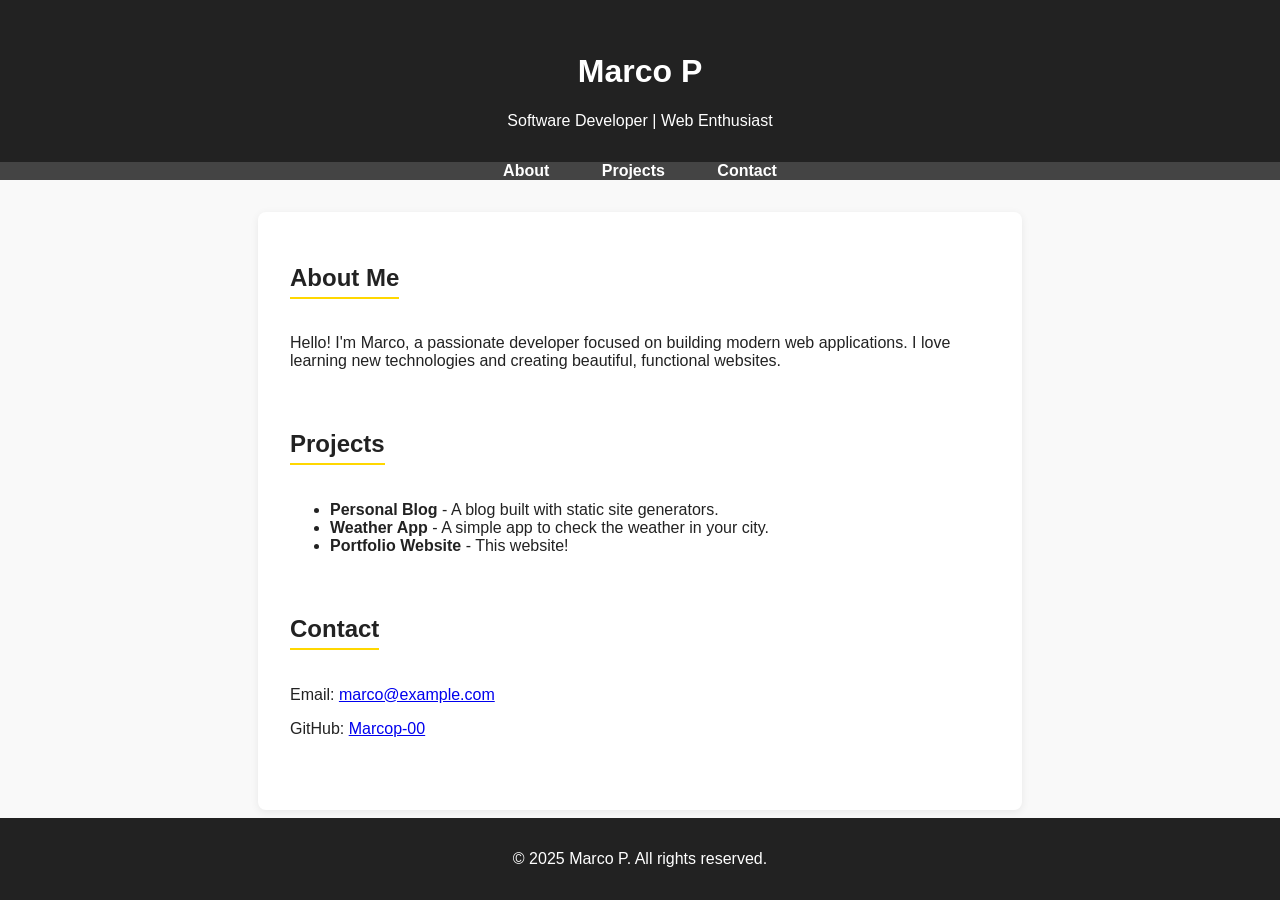
==== index.html @ 1ce911fc "test" ====
<!DOCTYPE html>
<html lang="en">
<head>
    <meta charset="UTF-8">
    <meta name="viewport" content="width=device-width, initial-scale=1.0">
    <title>Marco P Portfolio</title>
    <link rel="stylesheet" href="style.css">
</head>
<body>
    <header>
        <h1>Marco P</h1>
        <p>Software Developer | Web Enthusiast</p>
    </header>
    <nav>
        <ul>
            <li><a href="#about">About</a></li>
            <li><a href="#projects">Projects</a></li>
            <li><a href="#contact">Contact</a></li>
        </ul>
    </nav>
    <main>
        <section id="about">
            <h2>About Me</h2>
            <p>Hello! I'm Marco, a passionate developer focused on building modern web applications. I love learning new technologies and creating beautiful, functional websites.</p>
        </section>
        <section id="projects">
            <h2>Projects</h2>
            <ul>
                <li><strong>Personal Blog</strong> - A blog built with static site generators.</li>
                <li><strong>Weather App</strong> - A simple app to check the weather in your city.</li>
                <li><strong>Portfolio Website</strong> - This website!</li>
            </ul>
        </section>
        <section id="contact">
            <h2>Contact</h2>
            <p>Email: <a href="mailto:marco@example.com">marco@example.com</a></p>
            <p>GitHub: <a href="https://github.com/Marcop-00" target="_blank">Marcop-00</a></p>
        </section>
    </main>
    <footer>
        <p>&copy; 2025 Marco P. All rights reserved.</p>
    </footer>
</body>
</html>
---- style.css ----
body {
    font-family: 'Segoe UI', Tahoma, Geneva, Verdana, sans-serif;
    margin: 0;
    padding: 0;
    background: #f9f9f9;
    color: #222;
}

header {
    background: #222;
    color: #fff;
    padding: 2rem 0 1rem 0;
    text-align: center;
}

nav {
    background: #444;
    text-align: center;
}
nav ul {
    list-style: none;
    margin: 0;
    padding: 0;
    display: inline-block;
}
nav ul li {
    display: inline;
    margin: 0 1.5rem;
}
nav ul li a {
    color: #fff;
    text-decoration: none;
    font-weight: bold;
    transition: color 0.2s;
}
nav ul li a:hover {
    color: #ffd700;
}

main {
    max-width: 700px;
    margin: 2rem auto;
    background: #fff;
    padding: 2rem;
    border-radius: 8px;
    box-shadow: 0 2px 8px rgba(0,0,0,0.07);
}
section {
    margin-bottom: 2.5rem;
}
h2 {
    color: #222;
    border-bottom: 2px solid #ffd700;
    display: inline-block;
    padding-bottom: 0.3rem;
}
footer {
    text-align: center;
    padding: 1rem 0;
    background: #222;
    color: #fff;
    position: fixed;
    width: 100%;
    bottom: 0;
    left: 0;
}
@media (max-width: 800px) {
    main {
        margin: 1rem;
        padding: 1rem;
    }
    nav ul li {
        margin: 0 0.7rem;
    }
}
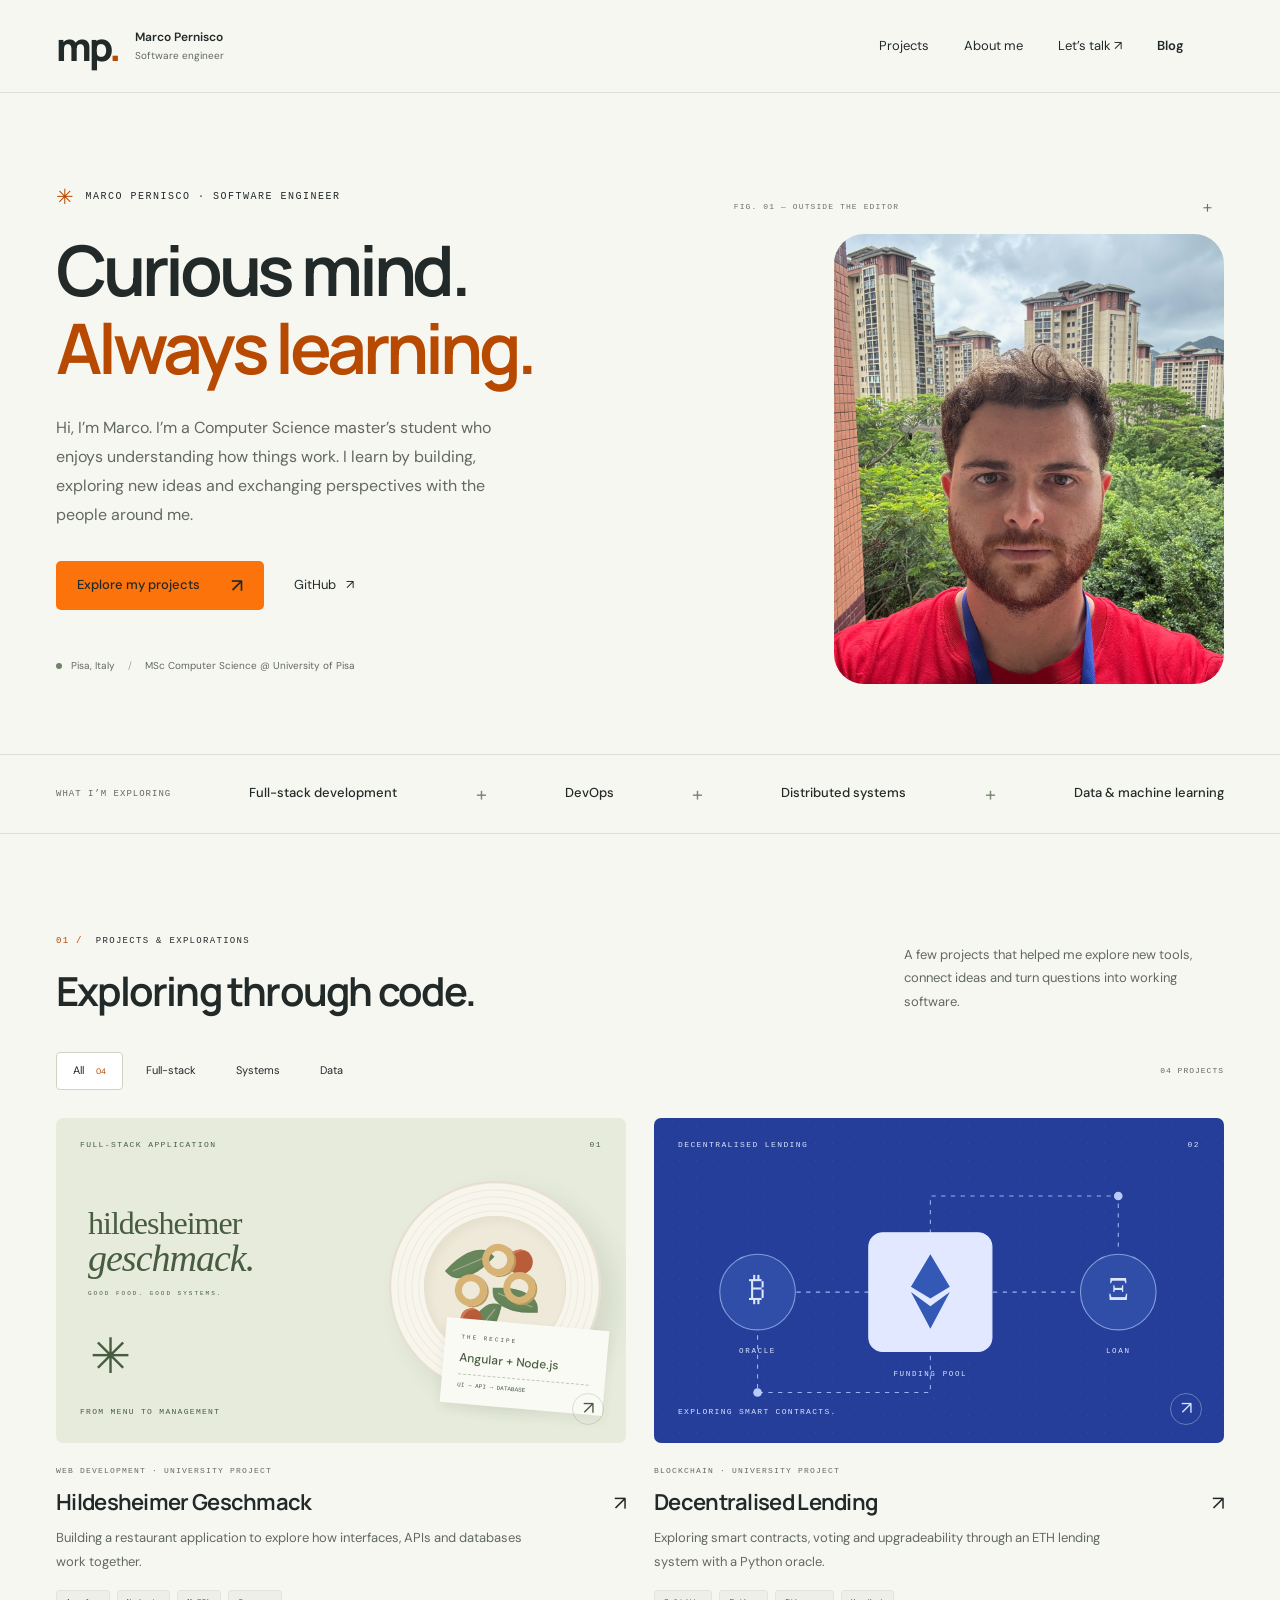
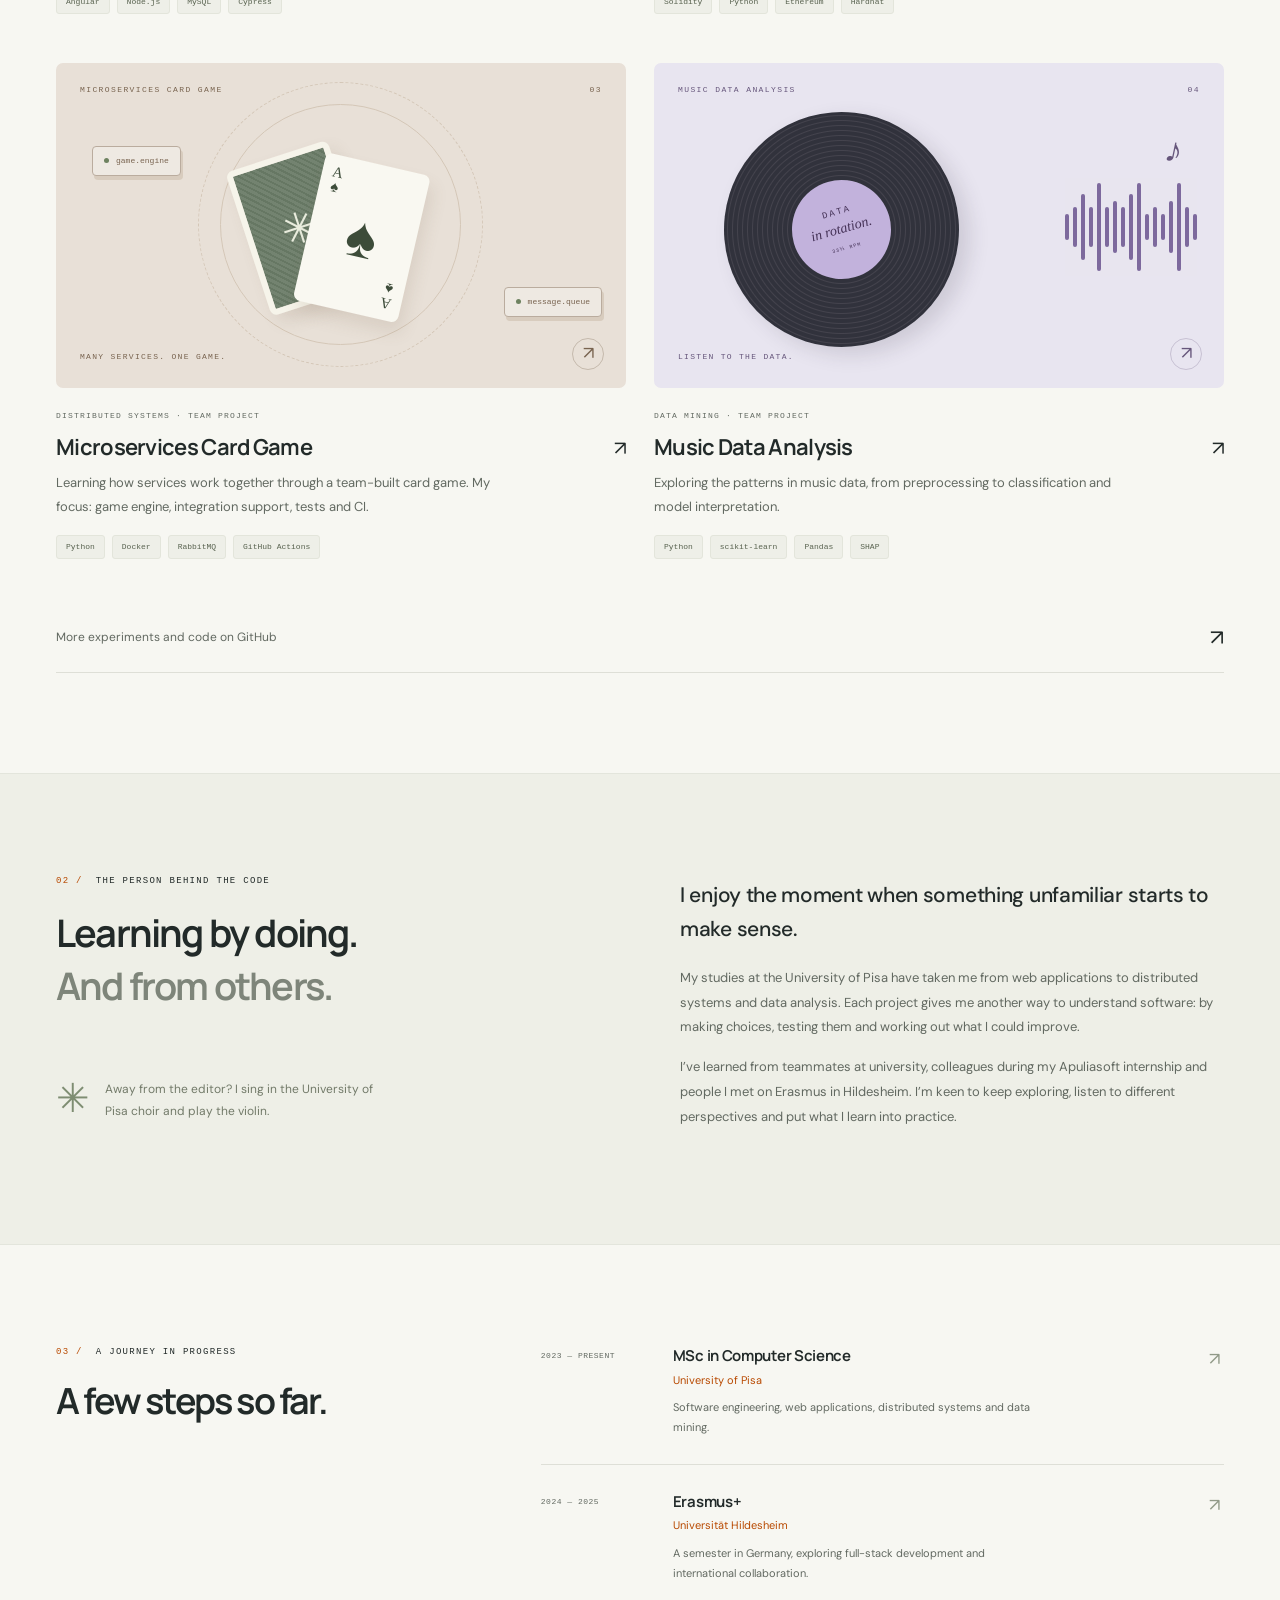
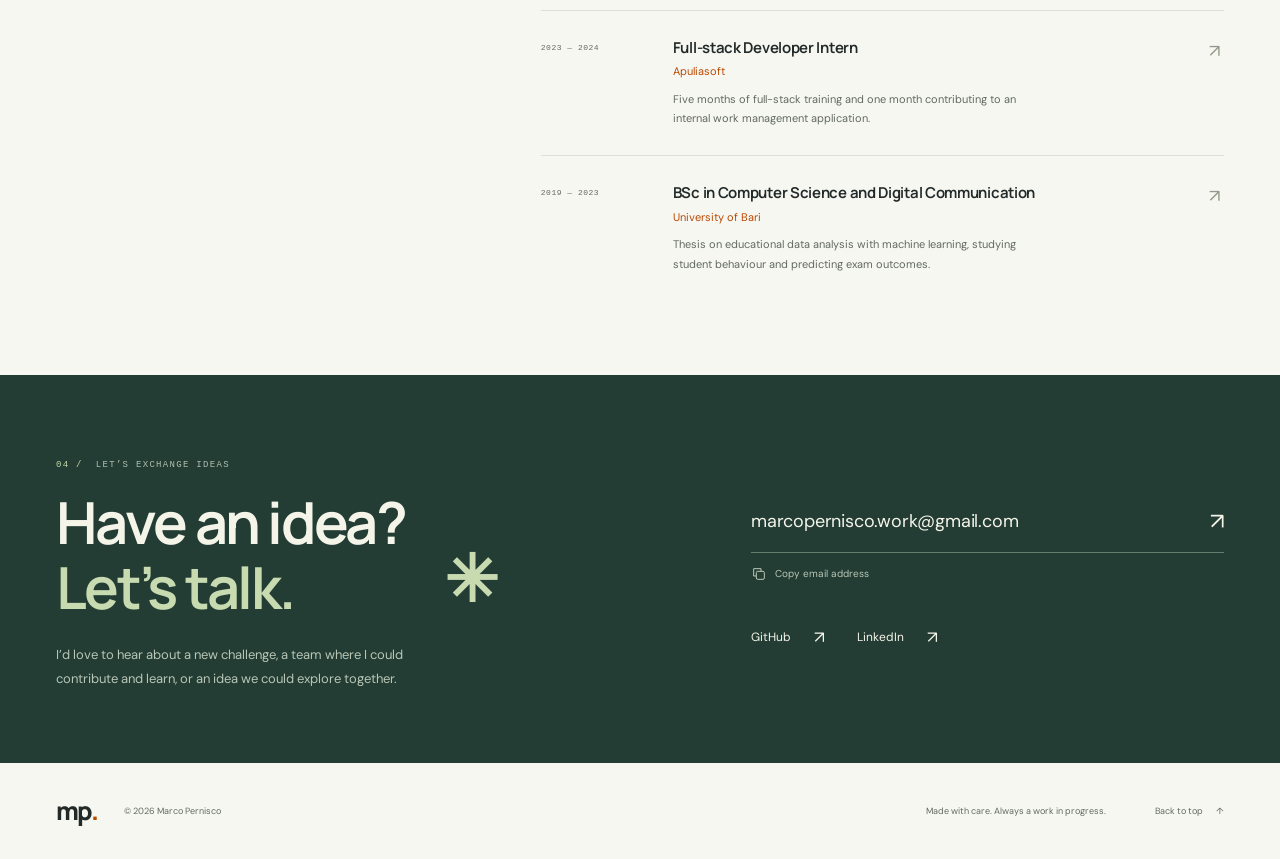
==== commit ff5d614b: "Add blog page and associated scripts for project management - Created a new blog.html file with a st" ====
--- a/index.html
+++ b/index.html
@@ -1,44 +1,107 @@
-<!DOCTYPE html>
+<!doctype html>
 <html lang="en">
 <head>
-    <meta charset="UTF-8">
-    <meta name="viewport" content="width=device-width, initial-scale=1.0">
-    <title>Marco P Portfolio</title>
-    <link rel="stylesheet" href="style.css">
+  <meta charset="utf-8">
+  <meta name="viewport" content="width=device-width, initial-scale=1">
+  <meta name="theme-color" content="#f7f7f2">
+  <meta name="description" content="Marco Pernisco, software engineer and Computer Science master’s student in Pisa. Exploring new ideas, learning by building and growing through collaboration.">
+  <meta property="og:title" content="Marco Pernisco — Software Engineer">
+  <meta property="og:description" content="Curious mind. Always learning. Explore the projects, questions and experiences shaping my journey in software engineering.">
+  <meta property="og:type" content="website">
+  <meta property="og:locale" content="en_GB">
+  <title>Marco Pernisco — Software Engineer</title>
+  <link rel="icon" href="assets/favicon.png" type="image/png">
+  <link rel="stylesheet" href="style.css">
+  <script src="script.js" defer></script>
 </head>
 <body>
-    <header>
-        <h1>Marco P</h1>
-        <p>Software Developer | Web Enthusiast</p>
-    </header>
-    <nav>
-        <ul>
-            <li><a href="#about">About</a></li>
-            <li><a href="#projects">Projects</a></li>
-            <li><a href="#contact">Contact</a></li>
-        </ul>
+  <a class="skip-link" href="#main">Skip to content</a>
+  <header class="site-header">
+    <div class="container header-inner">
+      <a class="brand" href="#home" aria-label="Marco Pernisco, home"><span class="brand-mark">mp<span>.</span></span><span class="brand-name">Marco Pernisco<span>Software engineer</span></span></a>
+      <nav class="desktop-nav" aria-label="Main navigation">
+        <a href="#projects">Projects</a>
+        <a href="#about">About me</a>
+        <a href="#contact">Let’s talk ↗</a>
+        <a href="blog.html">Blog</a>
+      </nav>
+      <div class="header-actions">
+        <button class="menu-toggle" type="button" aria-expanded="false" aria-controls="mobile-nav" aria-label="Open menu"><span></span><span></span></button>
+      </div>
+    </div>
+    <nav id="mobile-nav" class="mobile-nav" aria-label="Mobile navigation" hidden>
+      <a href="#projects">Projects</a><a href="blog.html">Blog</a><a href="#about">About me</a><a href="#contact">Let’s talk ↗</a>
     </nav>
-    <main>
-        <section id="about">
-            <h2>About Me</h2>
-            <p>Hello! I'm Marco, a passionate developer focused on building modern web applications. I love learning new technologies and creating beautiful, functional websites.</p>
-        </section>
-        <section id="projects">
-            <h2>Projects</h2>
-            <ul>
-                <li><strong>Personal Blog</strong> - A blog built with static site generators.</li>
-                <li><strong>Weather App</strong> - A simple app to check the weather in your city.</li>
-                <li><strong>Portfolio Website</strong> - This website!</li>
-            </ul>
-        </section>
-        <section id="contact">
-            <h2>Contact</h2>
-            <p>Email: <a href="mailto:marco@example.com">marco@example.com</a></p>
-            <p>GitHub: <a href="https://github.com/Marcop-00" target="_blank">Marcop-00</a></p>
-        </section>
-    </main>
-    <footer>
-        <p>&copy; 2025 Marco P. All rights reserved.</p>
-    </footer>
+  </header>
+  <main id="main">
+    <section class="hero container" id="home" aria-labelledby="hero-title">
+      <div class="hero-copy">
+        <div class="eyebrow"><span class="small-cross" aria-hidden="true">✳</span><span>MARCO PERNISCO · SOFTWARE ENGINEER</span></div>
+        <h1 id="hero-title"><span>Curious mind.</span><span class="blue-text">Always learning.</span></h1>
+        <p class="hero-description">Hi, I’m Marco. I’m a Computer Science master’s student who enjoys understanding how things work. I learn by building, exploring new ideas and exchanging perspectives with the people around me.</p>
+        <div class="hero-actions"><a class="button button-primary" href="#projects"><span>Explore my projects</span><span aria-hidden="true">↗</span></a><a class="text-link" href="https://github.com/Marcop-00" target="_blank" rel="noopener noreferrer">GitHub <span aria-hidden="true">↗</span></a></div>
+        <div class="hero-location"><span class="location-dot" aria-hidden="true"></span><span>Pisa, Italy</span><span class="location-separator">/</span><span>MSc Computer Science @ University of Pisa</span></div>
+      </div>
+      <div class="system-art" aria-label="A portrait of Marco Pernisco outdoors">
+        <div class="art-header"><span class="mono">FIG. 01 — <span>OUTSIDE THE EDITOR</span></span><span class="art-cross" aria-hidden="true">+</span></div>
+        <div class="system-scene">
+          <img class="system-photo" src="IMG_0082.jpeg" width="2316" height="3088" fetchpriority="high" alt="Marco Pernisco outdoors">
+        </div>
+      </div>
+    </section>
+    <div class="focus-strip"><div class="container"><span class="mono strip-label">WHAT I’M EXPLORING</span><span>Full-stack development</span><span class="strip-cross" aria-hidden="true">+</span><span>DevOps</span><span class="strip-cross" aria-hidden="true">+</span><span>Distributed systems</span><span class="strip-cross" aria-hidden="true">+</span><span>Data & machine learning</span></div></div>
+    <section class="projects-section container section" id="projects" aria-labelledby="projects-title">
+      <div class="section-heading"><div><p class="section-kicker"><span>01 /</span><span>PROJECTS &amp; EXPLORATIONS</span></p><h2 id="projects-title">Exploring through code.</h2></div><p class="section-intro">A few projects that helped me explore new tools, connect ideas and turn questions into working software.</p></div>
+      <div class="projects-toolbar"><div class="project-filters" role="group" aria-label="Filter projects"><button class="filter is-active" type="button" data-filter="all" aria-pressed="true"><span>All</span><span class="filter-count">04</span></button><button class="filter" type="button" data-filter="fullstack" aria-pressed="false">Full-stack</button><button class="filter" type="button" data-filter="systems" aria-pressed="false">Systems</button><button class="filter" type="button" data-filter="data" aria-pressed="false">Data</button></div><span class="mono project-count" aria-live="polite">04 <span>PROJECTS</span></span></div>
+      <div class="project-grid">
+        <article class="project-card" data-category="fullstack">
+          <button class="project-visual restaurant-visual" type="button" data-project="restaurant" aria-label="Explore Hildesheimer Geschmack">
+            <span class="visual-topline mono">FULL-STACK APPLICATION <span>01</span></span>
+            <span class="restaurant-art" aria-hidden="true"><span class="restaurant-wordmark">hildesheimer<span>geschmack.</span><small>GOOD FOOD. GOOD SYSTEMS.</small></span><span class="plate"><span class="plate-center"><i class="leaf leaf-one"></i><i class="leaf leaf-two"></i><i class="leaf leaf-three"></i><i class="tomato tomato-one"></i><i class="tomato tomato-two"></i><i class="pasta pasta-one"></i><i class="pasta pasta-two"></i><i class="pasta pasta-three"></i></span></span><span class="restaurant-star">✳</span><span class="restaurant-ticket"><span>THE RECIPE</span><b>Angular + Node.js</b><i></i><small>UI → API → DATABASE</small></span></span>
+            <span class="visual-bottomline mono">FROM MENU TO MANAGEMENT</span><span class="visual-arrow" aria-hidden="true">↗</span>
+          </button>
+          <div class="project-info"><p class="project-type">WEB DEVELOPMENT · UNIVERSITY PROJECT</p><h3><button type="button" data-project="restaurant">Hildesheimer Geschmack <span aria-hidden="true">↗</span></button></h3><p>Building a restaurant application to explore how interfaces, APIs and databases work together.</p><div class="tags"><span>Angular</span><span>Node.js</span><span>MySQL</span><span>Cypress</span></div></div>
+        </article>
+        <article class="project-card" data-category="systems">
+          <button class="project-visual lending-visual" type="button" data-project="lending" aria-label="Explore Decentralised Lending">
+            <span class="visual-topline mono">DECENTRALISED LENDING <span>02</span></span>
+            <span class="lending-art" aria-hidden="true"><svg viewBox="0 0 500 230"><path d="M82 114H186M300 114H416M242 60V25H416V76M242 164V207H82V149"/><circle cx="82" cy="114" r="35"/><circle cx="416" cy="114" r="35"/><rect x="185" y="59" width="114" height="110" rx="13"/><text x="82" y="121" class="coin-symbol">₿</text><text x="416" y="121" class="loan-symbol">Ξ</text><path class="diamond" d="M242 79L260 109L242 120L224 109ZM224 114L242 127L260 114L242 148Z"/><circle class="node" cx="416" cy="25" r="4"/><circle class="node" cx="82" cy="207" r="4"/><text x="82" y="170" class="diagram-label">ORACLE</text><text x="242" y="192" class="diagram-label">FUNDING POOL</text><text x="416" y="170" class="diagram-label">LOAN</text></svg></span>
+            <span class="visual-bottomline mono">EXPLORING SMART CONTRACTS.</span><span class="visual-arrow" aria-hidden="true">↗</span>
+          </button>
+          <div class="project-info"><p class="project-type">BLOCKCHAIN · UNIVERSITY PROJECT</p><h3><button type="button" data-project="lending">Decentralised Lending <span aria-hidden="true">↗</span></button></h3><p>Exploring smart contracts, voting and upgradeability through an ETH lending system with a Python oracle.</p><div class="tags"><span>Solidity</span><span>Python</span><span>Ethereum</span><span>Hardhat</span></div></div>
+        </article>
+        <article class="project-card" data-category="systems">
+          <button class="project-visual game-visual" type="button" data-project="game" aria-label="Explore Microservices Card Game">
+            <span class="visual-topline mono">MICROSERVICES CARD GAME <span>03</span></span>
+            <span class="game-art" aria-hidden="true"><span class="game-ring"></span><span class="playing-card card-back"><span>✳</span></span><span class="playing-card card-front"><span class="card-corner">A<br>♠</span><span class="card-suit">♠</span><span class="card-corner corner-bottom">A<br>♠</span></span><span class="service-chip chip-engine"><span></span>game.engine</span><span class="service-chip chip-queue"><span></span>message.queue</span></span>
+            <span class="visual-bottomline mono">MANY SERVICES. ONE GAME.</span><span class="visual-arrow" aria-hidden="true">↗</span>
+          </button>
+          <div class="project-info"><p class="project-type">DISTRIBUTED SYSTEMS · TEAM PROJECT</p><h3><button type="button" data-project="game">Microservices Card Game <span aria-hidden="true">↗</span></button></h3><p>Learning how services work together through a team-built card game. My focus: game engine, integration support, tests and CI.</p><div class="tags"><span>Python</span><span>Docker</span><span>RabbitMQ</span><span>GitHub Actions</span></div></div>
+        </article>
+        <article class="project-card" data-category="data">
+          <button class="project-visual music-visual" type="button" data-project="music" aria-label="Explore Music Data Analysis">
+            <span class="visual-topline mono">MUSIC DATA ANALYSIS <span>04</span></span>
+            <span class="music-art" aria-hidden="true"><span class="record"><span class="record-label">DATA<br><em>in rotation.</em><span>33⅓ RPM</span></span></span><span class="waveform"><i></i><i></i><i></i><i></i><i></i><i></i><i></i><i></i><i></i><i></i><i></i><i></i><i></i><i></i><i></i><i></i><i></i></span><span class="music-note">♪</span></span>
+            <span class="visual-bottomline mono">LISTEN TO THE DATA.</span><span class="visual-arrow" aria-hidden="true">↗</span>
+          </button>
+          <div class="project-info"><p class="project-type">DATA MINING · TEAM PROJECT</p><h3><button type="button" data-project="music">Music Data Analysis <span aria-hidden="true">↗</span></button></h3><p>Exploring the patterns in music data, from preprocessing to classification and model interpretation.</p><div class="tags"><span>Python</span><span>scikit-learn</span><span>Pandas</span><span>SHAP</span></div></div>
+        </article>
+      </div>
+      <a class="all-code-link" href="https://github.com/Marcop-00" target="_blank" rel="noopener noreferrer"><span>More experiments and code on GitHub</span><span aria-hidden="true">↗</span></a>
+    </section>
+    <section class="about-section section" id="about" aria-labelledby="about-title"><div class="container about-grid">
+      <div class="about-heading"><p class="section-kicker"><span>02 /</span><span>THE PERSON BEHIND THE CODE</span></p><h2 id="about-title"><span>Learning by doing.</span><br><span class="muted-text">And from others.</span></h2><div class="personal-note"><span class="note-asterisk" aria-hidden="true">✳</span><p>Away from the editor? I sing in the University of Pisa choir and play the violin.</p></div></div>
+      <div class="about-content"><p class="about-lead">I enjoy the moment when something unfamiliar starts to make sense.</p><p>My studies at the University of Pisa have taken me from web applications to distributed systems and data analysis. Each project gives me another way to understand software: by making choices, testing them and working out what I could improve.</p><p>I’ve learned from teammates at university, colleagues during my Apuliasoft internship and people I met on Erasmus in Hildesheim. I’m keen to keep exploring, listen to different perspectives and put what I learn into practice.</p></div>
+    </div></section>
+    <section class="journey-section container section" aria-labelledby="journey-title"><div class="journey-layout"><div><p class="section-kicker"><span>03 /</span><span>A JOURNEY IN PROGRESS</span></p><h2 id="journey-title">A few steps so far.</h2></div><div class="timeline">
+      <article class="timeline-item"><span class="timeline-date mono">2023 — PRESENT</span><div><h3>MSc in Computer Science</h3><p class="timeline-place">University of Pisa</p><p>Software engineering, web applications, distributed systems and data mining.</p></div><span class="timeline-symbol" aria-hidden="true">↗</span></article>
+      <article class="timeline-item"><span class="timeline-date mono">2024 — 2025</span><div><h3>Erasmus+</h3><p class="timeline-place">Universität Hildesheim</p><p>A semester in Germany, exploring full-stack development and international collaboration.</p></div><span class="timeline-symbol" aria-hidden="true">↗</span></article>
+      <article class="timeline-item"><span class="timeline-date mono">2023 — 2024</span><div><h3>Full-stack Developer Intern</h3><p class="timeline-place">Apuliasoft</p><p>Five months of full-stack training and one month contributing to an internal work management application.</p></div><span class="timeline-symbol" aria-hidden="true">↗</span></article>
+      <article class="timeline-item"><span class="timeline-date mono">2019 — 2023</span><div><h3>BSc in Computer Science and Digital Communication</h3><p class="timeline-place">University of Bari</p><p>Thesis on educational data analysis with machine learning, studying student behaviour and predicting exam outcomes.</p></div><span class="timeline-symbol" aria-hidden="true">↗</span></article>
+    </div></div></section>
+    <section class="contact-section" id="contact" aria-labelledby="contact-title"><div class="container contact-inner"><div><p class="section-kicker"><span>04 /</span><span>LET’S EXCHANGE IDEAS</span></p><h2 id="contact-title"><span>Have an idea?</span><br><span>Let’s talk.</span><span class="contact-spark" aria-hidden="true">✳</span></h2><p>I’d love to hear about a new challenge, a team where I could contribute and learn, or an idea we could explore together.</p></div><div class="contact-actions"><a class="email-link" href="mailto:marcopernisco.work@gmail.com">marcopernisco.work@gmail.com <span aria-hidden="true">↗</span></a><button class="copy-email" type="button"><svg width="16" height="16" viewBox="0 0 24 24" fill="none" stroke="currentColor" stroke-width="1.5" aria-hidden="true"><rect x="8" y="8" width="12" height="12" rx="2"/><path d="M15 8V4H4v11h4"/></svg><span>Copy email address</span></button><div class="social-links"><a href="https://github.com/Marcop-00" target="_blank" rel="noopener noreferrer">GitHub <span aria-hidden="true">↗</span></a><a href="https://www.linkedin.com/in/marcopernisco/" target="_blank" rel="noopener noreferrer">LinkedIn <span aria-hidden="true">↗</span></a></div><p class="copy-status" role="status" aria-live="polite"></p></div></div></section>
+  </main>
+  <footer class="site-footer container"><a href="#home" class="footer-brand">mp<span>.</span></a><p>© <span id="current-year">2026</span> Marco Pernisco</p><p class="footer-note">Made with care. Always a work in progress.</p><a href="#home" class="back-top"><span>Back to top</span> ↑</a></footer>
+  <dialog class="project-dialog" aria-labelledby="dialog-title"><div class="dialog-inner"><button class="dialog-close" type="button" aria-label="Close project details">×</button><p class="section-kicker" id="dialog-category"></p><h2 id="dialog-title"></h2><p id="dialog-summary" class="dialog-summary"></p><div class="dialog-detail"><h3>THE PROJECT</h3><p id="dialog-context"></p></div><div class="dialog-detail"><h3>MY CONTRIBUTION</h3><p id="dialog-contribution"></p></div><div class="tags" id="dialog-tags"></div><a id="dialog-source" class="button button-primary" target="_blank" rel="noopener noreferrer"><span>Explore the code</span><span aria-hidden="true">↗</span></a></div></dialog>
 </body>
 </html>
--- a/style.css
+++ b/style.css
@@ -1,75 +1,2911 @@
+@import url('https://fonts.googleapis.com/css2?family=DM+Sans:wght@400;450;500;550;600;650;700&family=Manrope:wght@400;500;600;650;700;750;800&display=swap');
+:root {
+  --paper:#f7f7f2;
+  --ink:#222a29;
+  --muted:#626961;
+  --orange:#fb730a;
+  --orange-text:#b84900;
+  --orange-hover:#ed6500;
+  --line:#dedfd7;
+  --sans:'DM Sans',Arial,sans-serif;
+  --display:'Manrope',Arial,sans-serif;
+  --mono:'SFMono-Regular',Consolas,monospace;
+}
+
+* {
+  box-sizing:border-box;
+}
+
+html {
+  scroll-behavior:smooth;
+  scroll-padding-top:100px;
+}
+
 body {
-    font-family: 'Segoe UI', Tahoma, Geneva, Verdana, sans-serif;
-    margin: 0;
-    padding: 0;
-    background: #f9f9f9;
-    color: #222;
-}
-
-header {
-    background: #222;
-    color: #fff;
-    padding: 2rem 0 1rem 0;
-    text-align: center;
-}
-
-nav {
-    background: #444;
-    text-align: center;
-}
-nav ul {
-    list-style: none;
-    margin: 0;
-    padding: 0;
-    display: inline-block;
-}
-nav ul li {
-    display: inline;
-    margin: 0 1.5rem;
-}
-nav ul li a {
-    color: #fff;
-    text-decoration: none;
-    font-weight: bold;
-    transition: color 0.2s;
-}
-nav ul li a:hover {
-    color: #ffd700;
-}
-
-main {
-    max-width: 700px;
-    margin: 2rem auto;
-    background: #fff;
-    padding: 2rem;
-    border-radius: 8px;
-    box-shadow: 0 2px 8px rgba(0,0,0,0.07);
-}
-section {
-    margin-bottom: 2.5rem;
-}
+  margin:0;
+  background:var(--paper);
+  color:var(--ink);
+  font-family:var(--sans);
+  font-size:16px;
+  line-height:1.6;
+  -webkit-font-smoothing:antialiased;
+}
+
+body.dialog-open {
+  overflow:hidden;
+}
+
+button,a {
+  -webkit-tap-highlight-color:transparent;
+  touch-action:manipulation;
+}
+
+button {
+  font:inherit;
+  color:inherit;
+  cursor:pointer;
+  border:0;
+}
+
+a {
+  color:inherit;
+  text-decoration:none;
+}
+
+button:focus-visible,a:focus-visible {
+  outline:3px solid var(--orange);
+  outline-offset:6px;
+}
+
+::selection {
+  background:#ffe0c7;
+}
+
+h1,h2,h3,p {
+  margin:0;
+}
+
+h1,h2,h3 {
+  font-family:var(--display);
+  font-weight:650;
+}
+
+svg {
+  display:block;
+}
+
+[hidden] {
+  display:none!important;
+}
+
+.container {
+  width:calc(100% - 112px);
+  max-width:1248px;
+  margin-inline:auto;
+}
+
+.mono {
+  font-family:var(--mono);
+  font-size:10px;
+  letter-spacing:1px;
+}
+
+.blue-text {
+  color:var(--orange-text);
+}
+
+.muted-text {
+  color:#7e857a;
+}
+
+.skip-link {
+  position:fixed;
+  left:20px;
+  top:-100px;
+  z-index:100;
+  background:var(--orange);
+  color:white;
+  padding:12px 20px;
+  border-radius:4px;
+}
+
+.skip-link:focus {
+  top:12px;
+}
+
+.site-header {
+  position:sticky;
+  top:0;
+  z-index:20;
+  background:rgba(247,247,242,.96);
+  border-bottom:1px solid var(--line);
+  backdrop-filter:blur(16px);
+}
+
+.header-inner {
+  display:flex;
+  align-items:center;
+  height:92px;
+  gap:40px;
+}
+
+.brand {
+  display:flex;
+  align-items:center;
+  gap:17px;
+}
+
+.brand-mark {
+  font-family:var(--display);
+  font-weight:800;
+  font-size:39px;
+  line-height:1;
+  letter-spacing:-3px;
+}
+
+.brand-mark span,.footer-brand span {
+  color:var(--orange-text);
+}
+
+.brand-name {
+  font-size:12px;
+  font-weight:600;
+  line-height:1.6;
+}
+
+.brand-name>span {
+  display:block;
+  color:var(--muted);
+  font-size:10px;
+  font-weight:400;
+}
+
+.desktop-nav {
+  margin-left:auto;
+  display:flex;
+  align-items:center;
+  gap:35px;
+  font-size:13px;
+}
+
+.desktop-nav a {
+  position:relative;
+  padding:8px 0;
+}
+
+.desktop-nav a::after {
+  content:'';
+  position:absolute;
+  bottom:0;
+  left:0;
+  width:0;
+  height:1px;
+  background:var(--orange);
+  transition:width .2s;
+}
+
+.desktop-nav a:hover::after,.desktop-nav a.active::after {
+  width:100%;
+}
+
+.desktop-nav a:last-child {
+  font-weight:600;
+}
+
+.desktop-nav a span {
+  margin-left:6px;
+}
+
+.header-actions {
+  display:flex;
+  gap:20px;
+  align-items:center;
+}
+
+.menu-toggle {
+  display:none;
+  background:transparent;
+  width:28px;
+  height:36px;
+  padding:5px;
+}
+
+.menu-toggle span {
+  height:1px;
+  display:block;
+  background:var(--ink);
+  margin:6px 0;
+  transition:transform .2s;
+}
+
+.menu-toggle[aria-expanded=true] span:first-child {
+  transform:translateY(3.5px) rotate(45deg);
+}
+
+.menu-toggle[aria-expanded=true] span:last-child {
+  transform:translateY(-3.5px) rotate(-45deg);
+}
+
+.mobile-nav {
+  border-top:1px solid var(--line);
+  padding:20px 28px;
+  display:grid;
+  gap:16px;
+}
+
+.hero {
+  display:grid;
+  grid-template-columns:1.2fr 1fr;
+  gap:50px;
+  align-items:center;
+  padding-top:83px;
+  padding-bottom:70px;
+  min-height:655px;
+}
+
+.eyebrow {
+  display:flex;
+  align-items:center;
+  gap:10px;
+  font-family:var(--mono);
+  font-size:10px;
+  letter-spacing:1.5px;
+  margin-bottom:24px;
+}
+
+.small-cross {
+  font-family:Arial,sans-serif;
+  font-size:21px;
+  line-height:1;
+  color:var(--orange-text);
+}
+
+h1 {
+  font-size:clamp(46px,5.45vw,77px);
+  letter-spacing:-4.1px;
+  line-height:1.12;
+  font-weight:650;
+}
+
+h1>span {
+  display:block;
+  white-space:nowrap;
+}
+
+.hero-description {
+  margin-top:27px;
+  color:var(--muted);
+  font-size:16px;
+  line-height:1.8;
+  max-width:455px;
+}
+
+.hero-actions {
+  display:flex;
+  align-items:center;
+  gap:30px;
+  margin-top:31px;
+}
+
+.button {
+  display:inline-flex;
+  align-items:center;
+  justify-content:center;
+  gap:31px;
+  padding:14px 21px;
+  border-radius:5px;
+  font-size:13px;
+  font-weight:500;
+  min-height:49px;
+  transition:background .2s,transform .2s;
+}
+
+.button-primary {
+  color:var(--ink);
+  background:var(--orange);
+}
+
+.button-primary:hover {
+  background:var(--orange-hover);
+  transform:translateY(-2px);
+}
+
+.button span:last-child {
+  font-size:19px;
+  line-height:1;
+}
+
+.text-link {
+  font-size:13px;
+  display:inline-flex;
+  gap:10px;
+  align-items:center;
+  padding:12px 0;
+}
+
+.text-link:hover {
+  color:var(--orange-text);
+}
+
+.hero-location {
+  display:flex;
+  align-items:center;
+  gap:9px;
+  margin-top:48px;
+  color:var(--muted);
+  font-size:10px;
+}
+
+.location-dot {
+  width:6px;
+  height:6px;
+  background:#6f8366;
+  border-radius:50%;
+}
+
+.location-separator {
+  margin:0 4px;
+  color:#a4a99e;
+}
+
+.system-art {
+  align-self:start;
+  position:relative;
+  margin-top:0;
+  min-width:0;
+  background-image:radial-gradient(#c9cfc6 .7px,transparent .7px);
+  background-size:14px 14px;
+  border-radius:3px;
+}
+
+.art-header {
+  display:flex;
+  justify-content:space-between;
+  align-items:center;
+  padding:17px 12px 0 18px;
+  color:#697368;
+}
+
+.art-header .mono {
+  font-size:8px;
+  letter-spacing:1.1px;
+}
+
+.art-cross {
+  font-size:18px;
+  font-weight:300;
+}
+
+.system-scene {
+  height:auto;
+  position:relative;
+  isolation:isolate;
+}
+
+.system-photo {
+  display:block;
+  width:min(100%,390px);
+  height:auto;
+  aspect-ratio:13 / 15;
+  margin:12px 0 0 auto;
+  object-fit:cover;
+  border-radius:30px;
+}
+
+.art-orbit {
+  width:270px;
+  height:270px;
+  border:1px solid #dfe3d9;
+  border-radius:50%;
+  position:absolute;
+  top:30px;
+  left:50%;
+  transform:translateX(-50%);
+  z-index:-1;
+}
+
+.orbit-two {
+  width:330px;
+  height:330px;
+  top:0;
+  opacity:.6;
+}
+
+.connection-lines {
+  position:absolute;
+  width:100%;
+  height:100%;
+  overflow:visible;
+  z-index:-1;
+}
+
+.connection-lines path {
+  fill:none;
+  stroke:#a5b2a5;
+  stroke-width:1;
+  stroke-dasharray:4 4;
+}
+
+.connection-lines circle {
+  fill:#254cce;
+}
+
+.connection-lines .moving-dash {
+  stroke:var(--orange);
+  stroke-width:2;
+  stroke-dasharray:5 240;
+  animation:flow 9s linear infinite;
+}
+
+.system-layer {
+  position:absolute;
+  display:flex;
+  align-items:center;
+  gap:17px;
+  width:275px;
+  min-height:91px;
+  text-align:left;
+  border:1px solid #cdd5c8;
+  border-radius:7px;
+  box-shadow:0 6px 0 #e2e7dc,0 7px 0 #cdd5c8;
+  background:#f3f6ed;
+  transform:rotate(-9deg);
+  padding:17px 19px;
+  transition:transform .25s,box-shadow .25s,background .25s;
+}
+
+.system-layer strong {
+  font-family:var(--display);
+  font-size:18px;
+  font-weight:600;
+  display:block;
+  line-height:1.4;
+  letter-spacing:-.5px;
+}
+
+.system-layer small {
+  font-size:9px;
+  display:block;
+  opacity:.75;
+  margin-top:4px;
+}
+
+.layer-ui {
+  top:24px;
+  left:28%;
+}
+
+.layer-api {
+  top:127px;
+  left:7%;
+  background:#e8eddf;
+}
+
+.layer-data {
+  top:230px;
+  left:25%;
+  background:#e0e8d5;
+}
+
+.system-layer.is-active {
+  background:#e5eaff;
+  border-color:#8faae9;
+  box-shadow:0 6px 0 #c5d1f3,0 7px 0 #8faae9;
+  color:#224bb6;
+}
+
+.system-layer:hover {
+  transform:translateY(-4px) rotate(-9deg);
+}
+
+.layer-number {
+  font-family:var(--mono);
+  font-size:9px;
+  align-self:flex-start;
+  margin-left:auto;
+  opacity:.6;
+}
+
+.layer-icon {
+  flex-shrink:0;
+  width:38px;
+  height:35px;
+}
+
+.window-icon {
+  display:flex;
+  position:relative;
+  gap:3px;
+  border:1px solid currentColor;
+  border-radius:3px;
+  padding:5px;
+}
+
+.window-icon i {
+  display:block;
+  width:3px;
+  height:3px;
+  background:currentColor;
+  border-radius:50%;
+}
+
+.window-icon b {
+  position:absolute;
+  left:0;
+  right:0;
+  top:12px;
+  border-top:1px solid currentColor;
+}
+
+.code-icon {
+  white-space:nowrap;
+  font-family:var(--mono);
+  font-size:28px;
+  line-height:35px;
+  letter-spacing:-5px;
+}
+
+.database-icon {
+  height:30px;
+  border:1px solid currentColor;
+  border-radius:50%/23%;
+  position:relative;
+}
+
+.database-icon::before,.database-icon::after,.database-icon i {
+  content:'';
+  position:absolute;
+  left:-1px;
+  right:-1px;
+  height:12px;
+  border:1px solid currentColor;
+  border-top:0;
+  border-radius:50%;
+  top:0;
+}
+
+.database-icon::after {
+  top:10px;
+}
+
+.database-icon i {
+  top:-1px;
+  border-top:1px solid currentColor;
+}
+
+.art-coordinate {
+  position:absolute;
+  font-size:8px;
+  color:#7c8978;
+  line-height:1.8;
+}
+
+.coordinate-top {
+  top:50px;
+  left:16px;
+}
+
+.coordinate-bottom {
+  bottom:19px;
+  right:14px;
+  font-size:19px;
+  color:var(--orange-text);
+  transform:rotate(-9deg);
+}
+
+.art-footer {
+  display:flex;
+  align-items:center;
+  gap:9px;
+  position:relative;
+  padding:25px 11px 16px;
+  background:linear-gradient(0deg,var(--paper) 75%,transparent);
+  font-size:10px;
+  color:#70776b;
+  min-height:72px;
+}
+
+.art-footer p {
+  flex:1;
+  max-width:350px;
+}
+
+.art-footer>span:last-child {
+  color:var(--orange-text);
+  font-size:17px;
+}
+
+.art-dot {
+  height:5px;
+  width:5px;
+  border-radius:50%;
+  background:var(--orange);
+  flex-shrink:0;
+}
+
+.focus-strip {
+  border-top:1px solid var(--line);
+  border-bottom:1px solid var(--line);
+}
+
+
+
+.focus-strip>.container {
+  display:flex;
+  align-items:center;
+  justify-content:space-between;
+  gap:20px;
+  min-height:78px;
+  font-size:13px;
+  font-weight:500;
+}
+
+.strip-label {
+  color:var(--muted);
+  font-size:9px;
+  font-weight:400;
+}
+
+.strip-cross {
+  color:#7c8b74;
+  font-size:20px;
+  font-weight:400;
+}
+
+.section {
+  padding-top:100px;
+  padding-bottom:100px;
+}
+
+.section-heading {
+  display:flex;
+  justify-content:space-between;
+  align-items:flex-end;
+  gap:50px;
+}
+
+.section-kicker {
+  display:flex;
+  gap:13px;
+  font-family:var(--mono);
+  font-size:9px;
+  letter-spacing:1.3px;
+  line-height:1.6;
+  margin-bottom:18px;
+}
+
+.section-kicker>span:first-child {
+  color:var(--orange-text);
+}
+
 h2 {
-    color: #222;
-    border-bottom: 2px solid #ffd700;
-    display: inline-block;
-    padding-bottom: 0.3rem;
-}
-footer {
-    text-align: center;
-    padding: 1rem 0;
-    background: #222;
-    color: #fff;
-    position: fixed;
-    width: 100%;
-    bottom: 0;
-    left: 0;
-}
-@media (max-width: 800px) {
-    main {
-        margin: 1rem;
-        padding: 1rem;
-    }
-    nav ul li {
-        margin: 0 0.7rem;
-    }
-}
+  font-size:40px;
+  letter-spacing:-1.8px;
+  line-height:1.25;
+}
+
+.section-intro {
+  color:var(--muted);
+  max-width:320px;
+  font-size:13px;
+  line-height:1.8;
+  padding-bottom:3px;
+}
+
+.projects-toolbar {
+  display:flex;
+  align-items:center;
+  justify-content:space-between;
+  margin:36px 0 28px;
+  gap:15px;
+}
+
+.project-filters {
+  display:flex;
+  gap:6px;
+  flex-wrap:wrap;
+}
+
+.filter {
+  font-size:11px;
+  line-height:1.6;
+  padding:9px 16px;
+  border:1px solid transparent;
+  border-radius:4px;
+  background:transparent;
+  display:flex;
+  align-items:center;
+  gap:12px;
+  transition:background .2s,border-color .2s;
+}
+
+.filter:hover {
+  background:#ecede6;
+}
+
+.filter.is-active {
+  background:#fff;
+  border-color:#cfd3c6;
+}
+
+.filter-count {
+  color:var(--orange-text);
+  font-size:8px;
+}
+
+.project-count {
+  color:var(--muted);
+  font-size:8px;
+  white-space:nowrap;
+}
+
+.project-grid {
+  display:grid;
+  grid-template-columns:1fr 1fr;
+  gap:49px 28px;
+}
+
+.blog-grid {
+  display:grid;
+  grid-template-columns:repeat(3,1fr);
+  gap:28px;
+  margin-top:42px;
+}
+
+.blog-page-header {
+  display:grid;
+  grid-template-columns:minmax(0,1.2fr) minmax(220px,.8fr);
+  align-items:end;
+  gap:50px;
+  padding-top:100px;
+  padding-bottom:65px;
+}
+
+.blog-page-header .section-kicker {
+  grid-column:1 / -1;
+  margin-bottom:-22px;
+}
+
+.blog-page-header h1 {
+  font-size:clamp(48px,6vw,82px);
+}
+
+.blog-page-header .section-intro {
+  padding-bottom:8px;
+}
+
+.blog-page-content {
+  padding-bottom:100px;
+}
+
+.blog-page-content .blog-grid {
+  margin-top:0;
+}
+
+.blog-card {
+  min-width:0;
+  border:1px solid var(--line);
+  border-radius:7px;
+  overflow:hidden;
+  background:#fbfbf6;
+}
+
+.blog-image {
+  display:block;
+  height:250px;
+  overflow:hidden;
+  background:#e8ebe1;
+}
+
+.blog-image img {
+  display:block;
+  width:100%;
+  height:100%;
+  object-fit:cover;
+  object-position:center 42%;
+  transition:transform .35s;
+}
+
+.blog-image:hover img {
+  transform:scale(1.03);
+}
+
+.blog-card-content {
+  padding:22px 22px 25px;
+}
+
+.blog-meta {
+  color:var(--orange-text);
+  font-size:8px;
+  letter-spacing:1.2px;
+}
+
+.blog-meta span {
+  color:var(--muted);
+}
+
+.blog-card h3 {
+  margin-top:12px;
+  font-size:21px;
+  line-height:1.35;
+  letter-spacing:-.5px;
+}
+
+.blog-card h3 a:hover {
+  color:var(--orange-text);
+}
+
+.blog-card-content>p:last-child {
+  margin-top:12px;
+  color:var(--muted);
+  font-size:13px;
+  line-height:1.75;
+}
+
+.blog-placeholder {
+  grid-column:1 / -1;
+  min-height:260px;
+  display:grid;
+  place-items:center;
+  padding:30px;
+  background:transparent;
+  border-style:dashed;
+}
+
+.blog-placeholder>div {
+  width:100%;
+  max-width:650px;
+}
+
+.blog-placeholder h2 {
+  font-size:clamp(24px,3vw,36px);
+  margin-top:12px;
+}
+
+.blog-placeholder-mark {
+  display:grid;
+  place-items:center;
+  width:42px;
+  height:42px;
+  margin-bottom:36px;
+  border:1px solid #aeb8a9;
+  border-radius:50%;
+  color:var(--orange-text);
+  font-size:22px;
+}
+
+.project-card {
+  min-width:0;
+}
+
+.project-visual {
+  display:block;
+  width:100%;
+  height:325px;
+  border-radius:7px;
+  position:relative;
+  overflow:hidden;
+  text-align:left;
+  transition:box-shadow .3s;
+  padding:0;
+}
+
+.project-visual:hover {
+  box-shadow:0 6px 22px #26332813;
+}
+
+.visual-topline {
+  position:absolute;
+  left:24px;
+  top:21px;
+  right:24px;
+  display:flex;
+  justify-content:space-between;
+  font-size:8px;
+  z-index:2;
+  letter-spacing:1.4px;
+}
+
+.visual-bottomline {
+  position:absolute;
+  left:24px;
+  bottom:24px;
+  font-size:8px;
+  letter-spacing:1.3px;
+  z-index:2;
+}
+
+.visual-arrow {
+  position:absolute;
+  bottom:18px;
+  right:22px;
+  display:grid;
+  place-items:center;
+  width:32px;
+  height:32px;
+  border:1px solid #ffffff50;
+  border-radius:50%;
+  font-size:18px;
+  transition:transform .2s;
+}
+
+.project-visual:hover .visual-arrow {
+  transform:rotate(45deg);
+  background:#ffffff20;
+}
+
+.project-info {
+  padding:22px 0 0;
+}
+
+.project-type {
+  font-family:var(--mono);
+  font-size:8px;
+  letter-spacing:1.2px;
+  color:var(--muted);
+  margin-bottom:9px;
+}
+
+.project-info h3 {
+  font-size:22px;
+  letter-spacing:-.7px;
+  line-height:1.4;
+}
+
+.project-info h3 button {
+  font-family:inherit;
+  font-size:inherit;
+  line-height:inherit;
+  letter-spacing:inherit;
+  font-weight:inherit;
+  display:flex;
+  justify-content:space-between;
+  align-items:baseline;
+  gap:14px;
+  width:100%;
+  text-align:left;
+  background:transparent;
+  padding:0;
+}
+
+.project-info h3 button:hover {
+  color:var(--orange-text);
+}
+
+.project-info h3 span {
+  font-family:var(--sans);
+  font-weight:400;
+  font-size:20px;
+}
+
+.project-info>p:not(.project-type) {
+  font-size:13px;
+  color:var(--muted);
+  line-height:1.8;
+  margin-top:9px;
+  max-width:470px;
+}
+
+.tags {
+  display:flex;
+  gap:7px;
+  flex-wrap:wrap;
+  margin-top:17px;
+}
+
+.tags span {
+  padding:4px 9px;
+  background:#eeefe8;
+  border:1px solid #e3e5db;
+  border-radius:3px;
+  color:#58624f;
+  font-family:var(--mono);
+  font-size:8px;
+  line-height:1.7;
+}
+
+.restaurant-visual {
+  background:#e6ebdc;
+  color:#475c40;
+}
+
+.restaurant-art {
+  position:absolute;
+  inset:0;
+}
+
+.restaurant-wordmark {
+  position:absolute;
+  top:89px;
+  left:32px;
+  font-family:Georgia,serif;
+  font-size:32px;
+  line-height:1;
+  letter-spacing:-1px;
+  z-index:2;
+}
+
+.restaurant-wordmark>span {
+  display:block;
+  font-style:italic;
+  font-size:38px;
+}
+
+.restaurant-wordmark small {
+  display:block;
+  font-family:var(--mono);
+  font-size:6px;
+  letter-spacing:2px;
+  margin-top:14px;
+}
+
+.restaurant-star {
+  position:absolute;
+  bottom:62px;
+  left:34px;
+  font-size:49px;
+  line-height:1;
+}
+
+.plate {
+  width:212px;
+  height:212px;
+  border:2px solid #e6dfcf;
+  border-radius:50%;
+  background:repeating-radial-gradient(circle at center,#f8f5ed 0px,#f8f5ed 5px,#ede9de 6px,#f8f5ed 7px);
+  position:absolute;
+  right:25px;
+  top:63px;
+  box-shadow:10px 15px 25px #4c56341c;
+  transform:rotate(-17deg);
+}
+
+.plate-center {
+  position:absolute;
+  inset:33px;
+  background:#eee9d9;
+  border-radius:50%;
+  border:1px solid #e4dfce;
+  box-shadow:inset 2px 5px 9px #87784e15;
+}
+
+.leaf {
+  position:absolute;
+  width:45px;
+  height:25px;
+  border-radius:0 80% 0 80%;
+  background:#68865b;
+  transform:rotate(-28deg);
+  box-shadow:inset -2px -3px 3px #405e3520;
+}
+
+.leaf::after {
+  content:'';
+  width:37px;
+  height:1px;
+  background:#a6b195;
+  position:absolute;
+  top:12px;
+  left:4px;
+  transform:rotate(22deg);
+}
+
+.leaf-one {
+  top:28px;
+  left:30px;
+}
+
+.leaf-two {
+  top:76px;
+  left:63px;
+  transform:rotate(17deg);
+}
+
+.leaf-three {
+  top:89px;
+  left:26px;
+  transform:rotate(-57deg);
+}
+
+.tomato {
+  position:absolute;
+  border-radius:50%;
+  background:#b85c3a;
+  width:25px;
+  height:25px;
+  box-shadow:inset 2px 2px 0 #cf7a55;
+}
+
+.tomato-one {
+  top:41px;
+  left:89px;
+}
+
+.tomato-two {
+  top:83px;
+  left:27px;
+  width:22px;
+  height:22px;
+}
+
+.pasta {
+  position:absolute;
+  border:7px solid #d7b476;
+  width:32px;
+  height:32px;
+  border-radius:50%;
+  transform:rotate(-15deg);
+  box-shadow:1px 2px 0 #bc9b60;
+}
+
+.pasta-one {
+  top:50px;
+  left:30px;
+}
+
+.pasta-two {
+  top:62px;
+  left:77px;
+}
+
+.pasta-three {
+  top:29px;
+  left:65px;
+}
+
+.restaurant-ticket {
+  position:absolute;
+  right:20px;
+  bottom:33px;
+  background:#fafaf4;
+  padding:14px 16px;
+  box-shadow:0 5px 12px #344a2a12;
+  transform:rotate(5deg);
+  display:grid;
+  gap:6px;
+  min-width:163px;
+}
+
+.restaurant-ticket span {
+  font-family:var(--mono);
+  font-size:6px;
+  letter-spacing:2px;
+}
+
+.restaurant-ticket b {
+  font-size:12px;
+  font-weight:500;
+}
+
+.restaurant-ticket i {
+  height:1px;
+  border-top:1px dashed #bfc8b8;
+}
+
+.restaurant-ticket small {
+  font-family:var(--mono);
+  font-size:6px;
+}
+
+.restaurant-visual .visual-arrow {
+  border-color:#475c4030;
+}
+
+.lending-visual {
+  background:#243e99;
+  color:#d9e2ff;
+  background-image:radial-gradient(#ffffff14 .7px,transparent .7px);
+  background-size:17px 17px;
+}
+
+.lending-art {
+  position:absolute;
+  inset:63px 15px 38px;
+  display:flex;
+  align-items:center;
+}
+
+.lending-art svg {
+  width:100%;
+  height:auto;
+  overflow:visible;
+}
+
+.lending-art path {
+  fill:none;
+  stroke:#96b4f4;
+  stroke-width:1;
+  stroke-dasharray:4 5;
+}
+
+.lending-art circle,.lending-art rect {
+  fill:#304da7;
+  stroke:#819edb;
+  stroke-width:1;
+}
+
+.lending-art rect {
+  fill:#e1e8ff;
+  stroke:#e1e8ff;
+}
+
+.lending-art text {
+  text-anchor:middle;
+  fill:#dde6ff;
+}
+
+.lending-art .coin-symbol,.lending-art .loan-symbol {
+  font-family:Georgia,serif;
+  font-size:31px;
+}
+
+.lending-art .diagram-label {
+  font-family:var(--mono);
+  font-size:7px;
+  letter-spacing:1.5px;
+}
+
+.lending-art .diamond {
+  stroke:none;
+  fill:#3458b6;
+}
+
+.lending-art .node {
+  fill:#b9cbfb;
+  stroke:none;
+}
+
+.game-visual {
+  background:#e8e0d7;
+  color:#78634f;
+}
+
+.game-art {
+  position:absolute;
+  inset:0;
+}
+
+.game-ring {
+  position:absolute;
+  width:241px;
+  height:241px;
+  border:1px solid #bca890;
+  border-radius:50%;
+  top:41px;
+  left:calc(50% - 121px);
+  opacity:.45;
+}
+
+.game-ring::before {
+  content:'';
+  position:absolute;
+  inset:-23px;
+  border:1px dashed #bca890;
+  border-radius:50%;
+}
+
+.playing-card {
+  position:absolute;
+  width:107px;
+  height:151px;
+  top:88px;
+  left:calc(50% - 64px);
+  border-radius:7px;
+  box-shadow:6px 10px 16px #76604920;
+}
+
+.card-back {
+  background:repeating-linear-gradient(45deg,#667763 0,#667763 2px,#738370 2px,#738370 5px);
+  transform:rotate(-18deg) translate(-30px,-8px);
+  border:6px solid #f6f4ea;
+  display:grid;
+  place-items:center;
+}
+
+.card-back>span {
+  font-size:43px;
+  color:#e9ecdd;
+  line-height:1;
+}
+
+.card-front {
+  background:#f9f8f1;
+  transform:rotate(13deg) translate(33px,4px);
+  color:#3d4c39;
+  display:grid;
+  place-items:center;
+}
+
+.card-suit {
+  font-size:58px;
+}
+
+.card-corner {
+  position:absolute;
+  top:10px;
+  left:10px;
+  font-size:15px;
+  line-height:1;
+  text-align:center;
+  font-family:Georgia,serif;
+}
+
+.corner-bottom {
+  top:auto;
+  left:auto;
+  bottom:10px;
+  right:10px;
+  transform:rotate(180deg);
+}
+
+.service-chip {
+  position:absolute;
+  border:1px solid #baac9e;
+  background:#eee9e2;
+  font-family:var(--mono);
+  font-size:8px;
+  line-height:1;
+  display:flex;
+  align-items:center;
+  gap:7px;
+  padding:10px 11px;
+  border-radius:4px;
+  box-shadow:2px 4px 0 #d8ccbe;
+}
+
+.service-chip>span {
+  height:5px;
+  width:5px;
+  background:#6e8260;
+  border-radius:50%;
+}
+
+.chip-engine {
+  top:83px;
+  left:36px;
+}
+
+.chip-queue {
+  bottom:71px;
+  right:24px;
+}
+
+.game-visual .visual-arrow {
+  border-color:#78634f50;
+}
+
+.music-visual {
+  background:#e8e5f0;
+  color:#66567b;
+}
+
+.music-art {
+  position:absolute;
+  inset:0;
+  overflow:hidden;
+}
+
+.record {
+  position:absolute;
+  width:235px;
+  height:235px;
+  left:70px;
+  top:49px;
+  border-radius:50%;
+  background:repeating-radial-gradient(circle,#31323c 0,#31323c 3px,#44434d 4px,#31323c 5px);
+  box-shadow:8px 10px 20px #332d4426;
+  display:grid;
+  place-items:center;
+  transform:rotate(-16deg);
+}
+
+.record-label {
+  background:#c2b2dc;
+  border-radius:50%;
+  width:99px;
+  height:99px;
+  display:flex;
+  flex-direction:column;
+  justify-content:center;
+  align-items:center;
+  color:#453257;
+  font-family:var(--mono);
+  font-size:9px;
+  line-height:1.4;
+  letter-spacing:2px;
+}
+
+.record-label em {
+  font-family:Georgia,serif;
+  font-size:14px;
+  letter-spacing:0;
+}
+
+.record-label>span {
+  font-size:5px;
+  letter-spacing:1px;
+  margin-top:7px;
+}
+
+.waveform {
+  position:absolute;
+  right:27px;
+  top:115px;
+  display:flex;
+  align-items:center;
+  gap:4px;
+  height:98px;
+  background:#e8e5f0b3;
+  padding:10px 0;
+}
+
+.waveform i {
+  width:4px;
+  height:26px;
+  background:#7d699d;
+  border-radius:4px;
+}
+
+.waveform i:nth-child(3n) {
+  height:66px;
+}
+
+.waveform i:nth-child(2n) {
+  height:40px;
+}
+
+.waveform i:nth-child(5n) {
+  height:88px;
+}
+
+.waveform i:nth-child(7n) {
+  height:52px;
+}
+
+.music-note {
+  font-family:Georgia,serif;
+  position:absolute;
+  top:60px;
+  right:42px;
+  font-size:35px;
+  transform:rotate(12deg);
+}
+
+.music-visual .visual-arrow {
+  border-color:#66567b40;
+}
+
+.all-code-link {
+  border-bottom:1px solid var(--line);
+  padding:17px 0;
+  display:flex;
+  justify-content:space-between;
+  align-items:center;
+  color:var(--muted);
+  font-size:12px;
+  margin-top:44px;
+}
+
+.all-code-link span:last-child {
+  font-size:22px;
+  color:var(--ink);
+}
+
+.all-code-link:hover {
+  color:var(--orange-text);
+  border-color:var(--orange-text);
+}
+
+.about-section {
+  background:#eeefe7;
+  border-top:1px solid #e3e5dc;
+  border-bottom:1px solid #e3e5dc;
+}
+
+.about-grid {
+  display:grid;
+  grid-template-columns:1fr 1fr;
+  gap:80px;
+}
+
+.about-heading h2 {
+  font-size:38px;
+  line-height:1.4;
+  letter-spacing:-1.8px;
+}
+
+.personal-note {
+  display:flex;
+  align-items:flex-start;
+  gap:15px;
+  margin-top:65px;
+  max-width:340px;
+}
+
+.note-asterisk {
+  color:#7e8d72;
+  font-size:40px;
+  line-height:1;
+}
+
+.personal-note p {
+  font-size:12px;
+  color:#727a69;
+  line-height:1.9;
+}
+
+.about-content {
+  padding-top:5px;
+}
+
+.about-content .about-lead {
+  font-size:21px;
+  line-height:1.6;
+  font-weight:500;
+  color:var(--ink);
+  margin-bottom:20px;
+  letter-spacing:-.3px;
+}
+
+.about-content>p {
+  font-size:13px;
+  line-height:1.9;
+  color:var(--muted);
+  margin-bottom:15px;
+}
+
+.skills {
+  display:grid;
+  grid-template-columns:1fr 1fr;
+  gap:23px 20px;
+  margin-top:33px;
+  padding-top:28px;
+  border-top:1px solid #d7dbcd;
+}
+
+.skills h3 {
+  font-family:var(--mono);
+  font-size:8px;
+  letter-spacing:1.2px;
+  font-weight:400;
+  color:#5e6e52;
+  margin-bottom:8px;
+}
+
+.skills p {
+  font-size:11px;
+  line-height:1.9;
+}
+
+.journey-layout {
+  display:grid;
+  grid-template-columns:.85fr 1.4fr;
+  gap:70px;
+}
+
+.journey-section h2 {
+  font-size:36px;
+  max-width:300px;
+}
+
+.timeline-item {
+  display:grid;
+  grid-template-columns:112px 1fr 15px;
+  gap:20px;
+  padding:26px 0;
+  border-bottom:1px solid var(--line);
+}
+
+.timeline-item:first-child {
+  padding-top:0;
+}
+
+.timeline-item:last-child {
+  border-bottom:0;
+  padding-bottom:0;
+}
+
+.timeline-date {
+  font-size:8px;
+  padding-top:5px;
+  letter-spacing:.5px;
+  color:var(--muted);
+}
+
+.timeline-item h3 {
+  font-size:15px;
+  line-height:1.5;
+  letter-spacing:-.3px;
+}
+
+.timeline-place {
+  font-size:11px;
+  color:var(--orange-text);
+  margin-top:4px;
+  margin-bottom:9px;
+}
+
+.timeline-item div>p:last-child {
+  font-size:11px;
+  color:var(--muted);
+  line-height:1.8;
+  max-width:360px;
+}
+
+.timeline-symbol {
+  font-size:18px;
+  color:#919a88;
+}
+
+.contact-section {
+  background:#233d35;
+  color:#f4f4e9;
+  padding:83px 0 73px;
+}
+
+.contact-inner {
+  display:grid;
+  grid-template-columns:1.3fr 1fr;
+  align-items:center;
+  gap:80px;
+}
+
+.contact-section .section-kicker {
+  color:#b0bfb0;
+}
+
+.contact-section .section-kicker>span:first-child {
+  color:#c5d8a5;
+}
+
+.contact-section h2 {
+  font-size:58px;
+  line-height:1.12;
+  letter-spacing:-2.7px;
+  position:relative;
+  display:inline-block;
+}
+
+.contact-section h2>span:nth-of-type(2) {
+  color:#c7dab0;
+}
+
+.contact-spark {
+  position:absolute;
+  font-size:65px;
+  line-height:1;
+  right:-90px;
+  bottom:8px;
+  font-family:Arial,sans-serif;
+  color:#c7dab0;
+}
+
+.contact-section p:not(.section-kicker):not(.copy-status) {
+  font-size:13px;
+  color:#b8c6b6;
+  max-width:360px;
+  margin-top:23px;
+  line-height:1.8;
+}
+
+.contact-actions {
+  margin-top:24px;
+  min-width:0;
+}
+
+.email-link {
+  font-size:18px;
+  display:flex;
+  gap:18px;
+  align-items:center;
+  justify-content:space-between;
+  border-bottom:1px solid #667c6d;
+  padding:12px 0;
+  letter-spacing:-.2px;
+  overflow-wrap:anywhere;
+}
+
+.email-link>span {
+  font-size:23px;
+}
+
+.email-link:hover {
+  color:#c7dab0;
+}
+
+.copy-email {
+  display:flex;
+  align-items:center;
+  gap:8px;
+  background:transparent;
+  color:#b8c6b6;
+  font-size:10px;
+  padding:13px 0;
+}
+
+.copy-email:hover {
+  color:white;
+}
+
+.social-links {
+  display:flex;
+  gap:32px;
+  font-size:12px;
+  margin-top:29px;
+}
+
+.social-links a {
+  display:flex;
+  gap:23px;
+  align-items:center;
+}
+
+.social-links a:hover {
+  color:#c7dab0;
+}
+
+.social-links a>span {
+  font-size:17px;
+}
+
+.copy-status {
+  min-height:20px;
+  font-size:10px;
+  color:#c7dab0;
+  margin-top:10px;
+}
+
+.contact-section :focus-visible {
+  outline-color:#c7dab0;
+}
+
+.site-footer {
+  display:flex;
+  align-items:center;
+  gap:27px;
+  min-height:96px;
+  color:var(--muted);
+  font-size:9px;
+}
+
+.footer-brand {
+  font-family:var(--display);
+  font-size:25px;
+  font-weight:800;
+  letter-spacing:-2px;
+  color:var(--ink);
+}
+
+.footer-note {
+  margin-left:auto;
+}
+
+.back-top {
+  display:flex;
+  gap:13px;
+  align-items:center;
+  margin-left:22px;
+}
+
+.back-top:hover {
+  color:var(--orange-text);
+}
+
+.project-dialog {
+  border:1px solid var(--line);
+  border-radius:12px;
+  padding:0;
+  background:var(--paper);
+  color:var(--ink);
+  width:min(650px,calc(100% - 32px));
+  max-height:85dvh;
+  box-shadow:0 20px 80px #14232c40;
+}
+
+.project-dialog::backdrop {
+  background:#1b27276e;
+  backdrop-filter:blur(5px);
+}
+
+.dialog-inner {
+  padding:46px;
+  position:relative;
+}
+
+.dialog-close {
+  position:absolute;
+  top:14px;
+  right:18px;
+  background:#e9ece2;
+  border-radius:50%;
+  width:32px;
+  height:32px;
+  display:grid;
+  place-items:center;
+  font-size:25px;
+  line-height:1;
+}
+
+.dialog-close:hover {
+  background:#dfe5d5;
+}
+
+.project-dialog h2 {
+  font-size:32px;
+  padding-right:15px;
+  line-height:1.25;
+}
+
+.dialog-summary {
+  color:var(--muted);
+  font-size:16px;
+  margin:20px 0 27px;
+}
+
+.dialog-detail {
+  margin-top:24px;
+}
+
+.dialog-detail h3 {
+  font-family:var(--mono);
+  font-size:9px;
+  letter-spacing:1px;
+  color:var(--orange-text);
+  margin-bottom:7px;
+}
+
+.dialog-detail p {
+  font-size:13px;
+  line-height:1.8;
+}
+
+.project-dialog .tags {
+  margin:28px 0;
+}
+
+.project-dialog .tags span {
+  font-size:9px;
+}
+
+@keyframes flow {
+  to {
+    stroke-dashoffset:-490;
+  }
+}
+
+@media(min-width:1440px) {
+  .hero {
+    gap:70px;
+  }
+  .system-layer {
+    width:290px;
+  }
+  .layer-ui {
+    left:30%;
+  }
+  .layer-data {
+    left:26%;
+  }
+}
+
+@media(max-width:1150px) {
+  .container {
+    width:calc(100% - 72px);
+  }
+  .hero {
+    gap:25px;
+    padding-top:68px;
+    min-height:615px;
+  }
+  h1 {
+    font-size:5.4vw;
+    letter-spacing:-3px;
+  }
+  .system-layer {
+    width:245px;
+    min-height:84px;
+    padding:14px 16px;
+  }
+  .system-layer strong {
+    font-size:16px;
+  }
+  .system-layer small {
+    font-size:8px;
+  }
+  .layer-ui {
+    left:23%;
+  }
+  .layer-api {
+    left:3%;
+    top:126px;
+  }
+  .layer-data {
+    left:19%;
+    top:225px;
+  }
+  .hero-location {
+    font-size:9px;
+    gap:7px;
+  }
+  .hero-description {
+    font-size:14px;
+  }
+  .project-visual {
+    height:295px;
+  }
+  .restaurant-wordmark {
+    left:22px;
+    font-size:27px;
+  }
+  .restaurant-wordmark>span {
+    font-size:33px;
+  }
+  .plate {
+    width:180px;
+    height:180px;
+    right:17px;
+    top:65px;
+  }
+  .plate-center {
+    inset:27px;
+    transform:scale(.88);
+  }
+  .restaurant-ticket {
+    right:14px;
+    bottom:38px;
+    min-width:140px;
+  }
+  .record {
+    width:210px;
+    height:210px;
+    left:45px;
+  }
+  .chip-engine {
+    left:20px;
+  }
+  .chip-queue {
+    right:15px;
+  }
+  .about-grid {
+    gap:55px;
+  }
+  .about-heading h2 {
+    font-size:32px;
+  }
+  .journey-layout {
+    gap:45px;
+  }
+  .timeline-item {
+    grid-template-columns:95px 1fr 15px;
+    gap:14px;
+  }
+  .contact-inner {
+    gap:55px;
+  }
+  .contact-section h2 {
+    font-size:51px;
+  }
+  .contact-spark {
+    right:-67px;
+    font-size:50px;
+  }
+  .email-link {
+    font-size:15px;
+  }
+}
+
+@media(max-width:900px) {
+  .container {
+    width:calc(100% - 56px);
+  }
+  .hero {
+    grid-template-columns:1.1fr .9fr;
+    gap:16px;
+    padding-top:64px;
+    padding-bottom:55px;
+    min-height:560px;
+  }
+  h1 {
+    font-size:5.4vw;
+    letter-spacing:-2.4px;
+  }
+  .eyebrow {
+    font-size:8px;
+    letter-spacing:1px;
+  }
+  .hero-description {
+    font-size:13px;
+    max-width:350px;
+  }
+  .hero-actions {
+    gap:22px;
+  }
+  .hero-location {
+    flex-wrap:wrap;
+    max-width:280px;
+    margin-top:30px;
+  }
+  .hero-location>span:last-child {
+    width:100%;
+    padding-left:14px;
+  }
+  .location-separator {
+    display:none;
+  }
+  .system-scene {
+    height:auto;
+  }
+  .system-layer {
+    width:209px;
+    padding:13px;
+    min-height:75px;
+    gap:11px;
+  }
+  .system-layer strong {
+    font-size:14px;
+  }
+  .system-layer small {
+    font-size:7px;
+  }
+  .layer-icon {
+    width:30px;
+    height:29px;
+  }
+  .code-icon {
+    font-size:25px;
+    line-height:29px;
+  }
+  .layer-ui {
+    top:30px;
+    left:20%;
+  }
+  .layer-api {
+    top:125px;
+    left:0;
+  }
+  .layer-data {
+    top:220px;
+    left:16%;
+  }
+  .art-header .mono {
+    font-size:6px;
+  }
+  .art-coordinate {
+    display:none;
+  }
+  .art-orbit {
+    width:230px;
+    height:230px;
+    top:41px;
+  }
+  .orbit-two {
+    width:270px;
+    height:270px;
+    top:21px;
+  }
+  .art-footer {
+    font-size:8px;
+  }
+  .focus-strip>.container {
+    font-size:11px;
+    gap:12px;
+  }
+  .strip-label {
+    font-size:7px;
+    max-width:110px;
+  }
+  .section {
+    padding-top:75px;
+    padding-bottom:75px;
+  }
+  h2 {
+    font-size:33px;
+  }
+  .section-intro {
+    max-width:260px;
+    font-size:12px;
+  }
+  .project-grid {
+    gap:40px 22px;
+  }
+  .blog-grid {
+    grid-template-columns:1fr 1fr;
+  }
+  .blog-page-header {
+    grid-template-columns:1fr;
+    gap:25px;
+    padding-top:75px;
+  }
+  .blog-page-header .section-kicker {
+    margin-bottom:0;
+  }
+  .blog-page-header .section-intro {
+    max-width:380px;
+  }
+  .blog-card:first-child {
+    grid-column:1 / -1;
+  }
+  .project-visual {
+    height:265px;
+  }
+  .restaurant-wordmark {
+    font-size:23px;
+    top:77px;
+    left:17px;
+  }
+  .restaurant-wordmark>span {
+    font-size:27px;
+  }
+  .restaurant-wordmark small {
+    font-size:5px;
+    letter-spacing:1.4px;
+  }
+  .plate {
+    height:145px;
+    width:145px;
+    right:13px;
+    top:66px;
+  }
+  .plate-center {
+    inset:15px;
+    transform:scale(.8);
+  }
+  .restaurant-star {
+    font-size:38px;
+    left:20px;
+    bottom:58px;
+  }
+  .restaurant-ticket {
+    transform:rotate(5deg) scale(.8);
+    transform-origin:bottom right;
+    bottom:35px;
+    right:18px;
+  }
+  .visual-topline {
+    left:18px;
+    right:18px;
+    top:18px;
+    font-size:6px;
+  }
+  .visual-bottomline {
+    left:18px;
+    font-size:6px;
+    bottom:21px;
+  }
+  .visual-arrow {
+    width:28px;
+    height:28px;
+    right:16px;
+    bottom:15px;
+  }
+  .lending-art {
+    inset:55px 5px 40px;
+  }
+  .playing-card {
+    width:85px;
+    height:125px;
+    top:73px;
+  }
+  .game-ring {
+    width:195px;
+    height:195px;
+    left:calc(50% - 98px);
+    top:37px;
+  }
+  .service-chip {
+    font-size:6px;
+    padding:8px;
+  }
+  .chip-engine {
+    top:66px;
+    left:14px;
+  }
+  .chip-queue {
+    bottom:63px;
+    right:11px;
+  }
+  .record {
+    width:180px;
+    height:180px;
+    left:35px;
+    top:45px;
+  }
+  .record-label {
+    width:80px;
+    height:80px;
+    font-size:7px;
+  }
+  .record-label em {
+    font-size:12px;
+  }
+  .waveform {
+    top:89px;
+    right:15px;
+    transform:scale(.85);
+    transform-origin:right center;
+  }
+  .music-note {
+    font-size:27px;
+    right:31px;
+    top:46px;
+  }
+  .project-info h3 {
+    font-size:19px;
+  }
+  .project-type {
+    font-size:7px;
+  }
+  .project-info>p:not(.project-type) {
+    font-size:12px;
+  }
+  .about-grid {
+    gap:35px;
+  }
+  .about-heading h2 {
+    font-size:28px;
+    letter-spacing:-1px;
+  }
+  .about-content .about-lead {
+    font-size:18px;
+  }
+  .about-content>p {
+    font-size:12px;
+  }
+  .journey-layout {
+    grid-template-columns:.8fr 1.4fr;
+    gap:30px;
+  }
+  .journey-section h2 {
+    font-size:30px;
+  }
+  .timeline-item {
+    grid-template-columns:1fr 15px;
+    position:relative;
+    padding-top:24px;
+    gap:4px 10px;
+  }
+  .timeline-date {
+    grid-column:1;
+  }
+  .timeline-item>div {
+    grid-row:2;
+  }
+  .timeline-symbol {
+    grid-column:2;
+    grid-row:2;
+  }
+  .contact-inner {
+    gap:35px;
+  }
+  .contact-section h2 {
+    font-size:42px;
+  }
+  .contact-spark {
+    font-size:39px;
+    right:-51px;
+  }
+  .contact-section p:not(.section-kicker):not(.copy-status) {
+    font-size:12px;
+  }
+  .email-link {
+    font-size:13px;
+    gap:8px;
+  }
+  .contact-section .section-kicker {
+    font-size:7px;
+  }
+}
+
+@media(max-width:700px) {
+  html {
+    scroll-padding-top:85px;
+  }
+  .header-inner {
+    height:76px;
+    gap:20px;
+  }
+  .brand-mark {
+    font-size:34px;
+  }
+  .brand-name {
+    font-size:11px;
+  }
+  .brand-name>span {
+    font-size:9px;
+  }
+  .header-actions {
+    margin-left:auto;
+    gap:24px;
+  }
+  .desktop-nav {
+    display:none;
+  }
+  .menu-toggle {
+    display:block;
+  }
+  .hero {
+    display:block;
+    padding-top:53px;
+    padding-bottom:32px;
+    min-height:0;
+  }
+  .eyebrow {
+    font-size:8px;
+    margin-bottom:24px;
+  }
+  .hero h1 {
+    font-size:clamp(39px,8.8vw,61px);
+    letter-spacing:-2.6px;
+    line-height:1.15;
+  }
+  .hero-description {
+    font-size:14px;
+    max-width:460px;
+    margin-top:24px;
+  }
+  .hero-actions {
+    margin-top:25px;
+  }
+  .button {
+    font-size:12px;
+    padding:13px 19px;
+  }
+  .hero-location {
+    max-width:none;
+    flex-wrap:nowrap;
+    font-size:9px;
+    margin-top:28px;
+  }
+  .hero-location>span:last-child {
+    width:auto;
+    padding-left:0;
+  }
+  .location-separator {
+    display:inline;
+  }
+  .system-art {
+    max-width:390px;
+    margin:38px auto 0;
+  }
+  .system-scene {
+    height:auto;
+  }
+  .system-layer {
+    width:262px;
+    min-height:81px;
+    gap:16px;
+    padding:15px 18px;
+  }
+  .system-layer strong {
+    font-size:17px;
+  }
+  .system-layer small {
+    font-size:9px;
+  }
+  .layer-ui {
+    top:25px;
+    left:25%;
+  }
+  .layer-api {
+    top:124px;
+    left:5%;
+  }
+  .layer-data {
+    top:224px;
+    left:20%;
+  }
+  .layer-icon {
+    width:34px;
+    height:31px;
+  }
+  .code-icon {
+    font-size:27px;
+    line-height:31px;
+  }
+  .system-layer .database-icon {
+    height:29px;
+  }
+  .art-header .mono {
+    font-size:8px;
+  }
+  .art-orbit {
+    width:270px;
+    height:270px;
+    top:25px;
+  }
+  .orbit-two {
+    width:310px;
+    height:310px;
+    top:5px;
+  }
+  .art-coordinate {
+    display:block;
+  }
+  .coordinate-top {
+    top:49px;
+    font-size:7px;
+  }
+  .coordinate-bottom {
+    bottom:7px;
+  }
+  .art-footer {
+    padding-top:28px;
+    font-size:9px;
+    min-height:72px;
+  }
+  .focus-strip>.container {
+    padding:19px 0;
+    justify-content:center;
+    gap:8px 16px;
+    flex-wrap:wrap;
+    font-size:10px;
+  }
+  .strip-label {
+    max-width:none;
+    width:100%;
+    text-align:center;
+    font-size:7px;
+    margin-bottom:3px;
+  }
+  .strip-cross {
+    font-size:14px;
+  }
+  .section {
+    padding-top:61px;
+    padding-bottom:61px;
+  }
+  .section-heading {
+    display:block;
+  }
+  .section-kicker {
+    font-size:8px;
+    margin-bottom:15px;
+    letter-spacing:1.1px;
+  }
+  h2 {
+    font-size:33px;
+    letter-spacing:-1.4px;
+  }
+  .section-intro {
+    margin-top:18px;
+    max-width:370px;
+    font-size:12px;
+  }
+  .projects-toolbar {
+    margin:26px 0 23px;
+  }
+  .filter {
+    padding:8px 12px;
+    font-size:10px;
+    gap:8px;
+  }
+  .project-filters {
+    gap:2px;
+  }
+  .project-count {
+    font-size:7px;
+  }
+  .project-grid {
+    grid-template-columns:1fr;
+    gap:35px;
+  }
+  .blog-grid {
+    grid-template-columns:1fr;
+    gap:22px;
+    margin-top:30px;
+  }
+  .blog-page-header {
+    padding-top:58px;
+    padding-bottom:45px;
+    gap:22px;
+  }
+  .blog-page-header h1 {
+    font-size:clamp(39px,9vw,58px);
+    letter-spacing:-2.6px;
+  }
+  .blog-page-content {
+    padding-bottom:70px;
+  }
+  .blog-card:first-child {
+    grid-column:auto;
+  }
+  .blog-image {
+    height:230px;
+  }
+  .blog-placeholder {
+    min-height:220px;
+  }
+  .project-visual {
+    height:300px;
+  }
+  .visual-topline {
+    font-size:8px;
+    left:23px;
+    top:22px;
+    right:23px;
+  }
+  .visual-bottomline {
+    font-size:7px;
+    left:23px;
+    bottom:23px;
+  }
+  .visual-arrow {
+    right:20px;
+    bottom:17px;
+    width:30px;
+    height:30px;
+  }
+  .restaurant-wordmark {
+    font-size:31px;
+    top:89px;
+    left:27px;
+  }
+  .restaurant-wordmark>span {
+    font-size:37px;
+  }
+  .restaurant-wordmark small {
+    font-size:6px;
+  }
+  .plate {
+    height:194px;
+    width:194px;
+    top:62px;
+    right:23px;
+  }
+  .plate-center {
+    inset:27px;
+    transform:scale(.94);
+  }
+  .restaurant-star {
+    font-size:45px;
+    left:29px;
+    bottom:57px;
+  }
+  .restaurant-ticket {
+    transform:rotate(5deg);
+    right:20px;
+    bottom:32px;
+    min-width:147px;
+  }
+  .lending-art {
+    inset:55px 10px 33px;
+  }
+  .playing-card {
+    width:103px;
+    height:148px;
+    top:82px;
+  }
+  .game-ring {
+    width:225px;
+    height:225px;
+    top:41px;
+    left:calc(50% - 112px);
+  }
+  .chip-engine {
+    top:81px;
+    left:29px;
+  }
+  .chip-queue {
+    bottom:67px;
+    right:22px;
+  }
+  .service-chip {
+    font-size:8px;
+    padding:9px;
+  }
+  .record {
+    width:219px;
+    height:219px;
+    top:43px;
+    left:59px;
+  }
+  .record-label {
+    height:94px;
+    width:94px;
+    font-size:8px;
+  }
+  .record-label em {
+    font-size:14px;
+  }
+  .waveform {
+    top:101px;
+    right:27px;
+    transform:scale(1);
+  }
+  .music-note {
+    font-size:32px;
+    top:48px;
+    right:39px;
+  }
+  .project-info {
+    padding-top:19px;
+  }
+  .project-type {
+    font-size:7px;
+  }
+  .project-info h3 {
+    font-size:22px;
+  }
+  .project-info>p:not(.project-type) {
+    font-size:13px;
+  }
+  .tags {
+    margin-top:14px;
+  }
+  .tags span {
+    font-size:8px;
+  }
+  .all-code-link {
+    margin-top:27px;
+    font-size:11px;
+  }
+  .about-grid {
+    display:flex;
+    flex-direction:column;
+    gap:27px;
+  }
+  .about-heading h2 {
+    font-size:32px;
+  }
+  .personal-note {
+    margin-top:28px;
+    max-width:400px;
+  }
+  .personal-note p {
+    font-size:11px;
+  }
+  .note-asterisk {
+    font-size:33px;
+  }
+  .about-content .about-lead {
+    font-size:20px;
+  }
+  .about-content>p {
+    font-size:13px;
+  }
+  .skills {
+    grid-template-columns:1fr 1fr;
+    gap:23px 15px;
+  }
+  .skills h3 {
+    font-size:9px;
+  }
+  .skills p {
+    font-size:12px;
+  }
+  .journey-layout {
+    display:block;
+  }
+  .journey-section h2 {
+    font-size:33px;
+    max-width:none;
+    margin-bottom:35px;
+  }
+  .timeline-item {
+    grid-template-columns:105px 1fr 15px;
+    gap:16px;
+  }
+  .timeline-date {
+    grid-column:1;
+    grid-row:1;
+    white-space:nowrap;
+    font-size:8px;
+  }
+  .timeline-item>div {
+    grid-column:2;
+    grid-row:1;
+  }
+  .timeline-symbol {
+    grid-column:3;
+    grid-row:1;
+  }
+  .timeline-item h3 {
+    font-size:14px;
+  }
+  .timeline-place {
+    font-size:11px;
+  }
+  .contact-section {
+    padding:60px 0 45px;
+  }
+  .contact-inner {
+    display:block;
+  }
+  .contact-section .section-kicker {
+    font-size:8px;
+  }
+  .contact-section h2 {
+    font-size:49px;
+  }
+  .contact-spark {
+    display:none;
+  }
+  .contact-section p:not(.section-kicker):not(.copy-status) {
+    font-size:13px;
+    max-width:350px;
+  }
+  .contact-actions {
+    margin-top:29px;
+    max-width:400px;
+  }
+  .email-link {
+    font-size:16px;
+  }
+  .copy-email {
+    font-size:11px;
+  }
+  .social-links {
+    margin-top:20px;
+  }
+  .site-footer {
+    padding:25px 0;
+    gap:15px;
+    flex-wrap:wrap;
+    font-size:8px;
+    min-height:0;
+  }
+  .footer-brand {
+    font-size:25px;
+  }
+  .footer-note {
+    order:4;
+    width:100%;
+    margin:0;
+  }
+  .back-top {
+    margin-left:auto;
+  }
+  .dialog-inner {
+    padding:42px 26px 28px;
+  }
+  .project-dialog h2 {
+    font-size:28px;
+  }
+  .dialog-summary {
+    font-size:14px;
+  }
+  .project-dialog .section-kicker {
+    font-size:7px;
+  }
+}
+
+@media(max-width:390px) {
+  .container {
+    width:calc(100% - 40px);
+  }
+  .brand-name {
+    font-size:10px;
+  }
+  .header-actions {
+    gap:18px;
+  }
+  .hero h1 {
+    font-size:9.4vw;
+    letter-spacing:-2px;
+  }
+  .hero-location {
+    font-size:8px;
+    gap:6px;
+  }
+  .system-layer {
+    width:234px;
+    padding:13px;
+  }
+  .layer-ui {
+    left:22%;
+  }
+  .layer-api {
+    left:1%;
+  }
+  .layer-data {
+    left:17%;
+  }
+  .system-layer small {
+    font-size:8px;
+  }
+  .art-header .mono {
+    font-size:7px;
+  }
+  .hero-description {
+    font-size:13px;
+  }
+  .focus-strip>.container {
+    gap:7px 10px;
+    font-size:9px;
+  }
+  .project-count {
+    display:none;
+  }
+  .project-visual {
+    height:275px;
+  }
+  .restaurant-wordmark {
+    left:20px;
+    top:81px;
+    font-size:26px;
+  }
+  .restaurant-wordmark>span {
+    font-size:31px;
+  }
+  .plate {
+    width:169px;
+    height:169px;
+    right:14px;
+    top:67px;
+  }
+  .plate-center {
+    inset:21px;
+    transform:scale(.85);
+  }
+  .restaurant-ticket {
+    transform:scale(.85) rotate(5deg);
+    transform-origin:bottom right;
+  }
+  .record {
+    width:198px;
+    height:198px;
+    top:43px;
+    left:32px;
+  }
+  .waveform {
+    transform:scale(.85);
+    transform-origin:right center;
+    right:17px;
+    top:89px;
+  }
+  .playing-card {
+    top:70px;
+  }
+  .chip-engine {
+    left:15px;
+    top:68px;
+  }
+  .chip-queue {
+    right:11px;
+    bottom:62px;
+  }
+  .game-ring {
+    width:205px;
+    height:205px;
+    top:36px;
+    left:calc(50% - 102px);
+  }
+  .timeline-item {
+    grid-template-columns:1fr 15px;
+    gap:5px 8px;
+  }
+  .timeline-date {
+    grid-row:1;
+  }
+  .timeline-item>div {
+    grid-column:1;
+    grid-row:2;
+  }
+  .timeline-symbol {
+    grid-column:2;
+    grid-row:2;
+  }
+  .contact-section h2 {
+    font-size:43px;
+  }
+  .contact-spark {
+    right:-54px;
+    font-size:36px;
+  }
+  .email-link {
+    font-size:14px;
+  }
+  .about-heading h2 {
+    font-size:30px;
+  }
+}
+
+@media(prefers-reduced-motion:reduce) {
+  html {
+    scroll-behavior:auto;
+  }
+  *,*::before,*::after {
+    animation:none!important;
+    transition:none!important;
+  }
+}
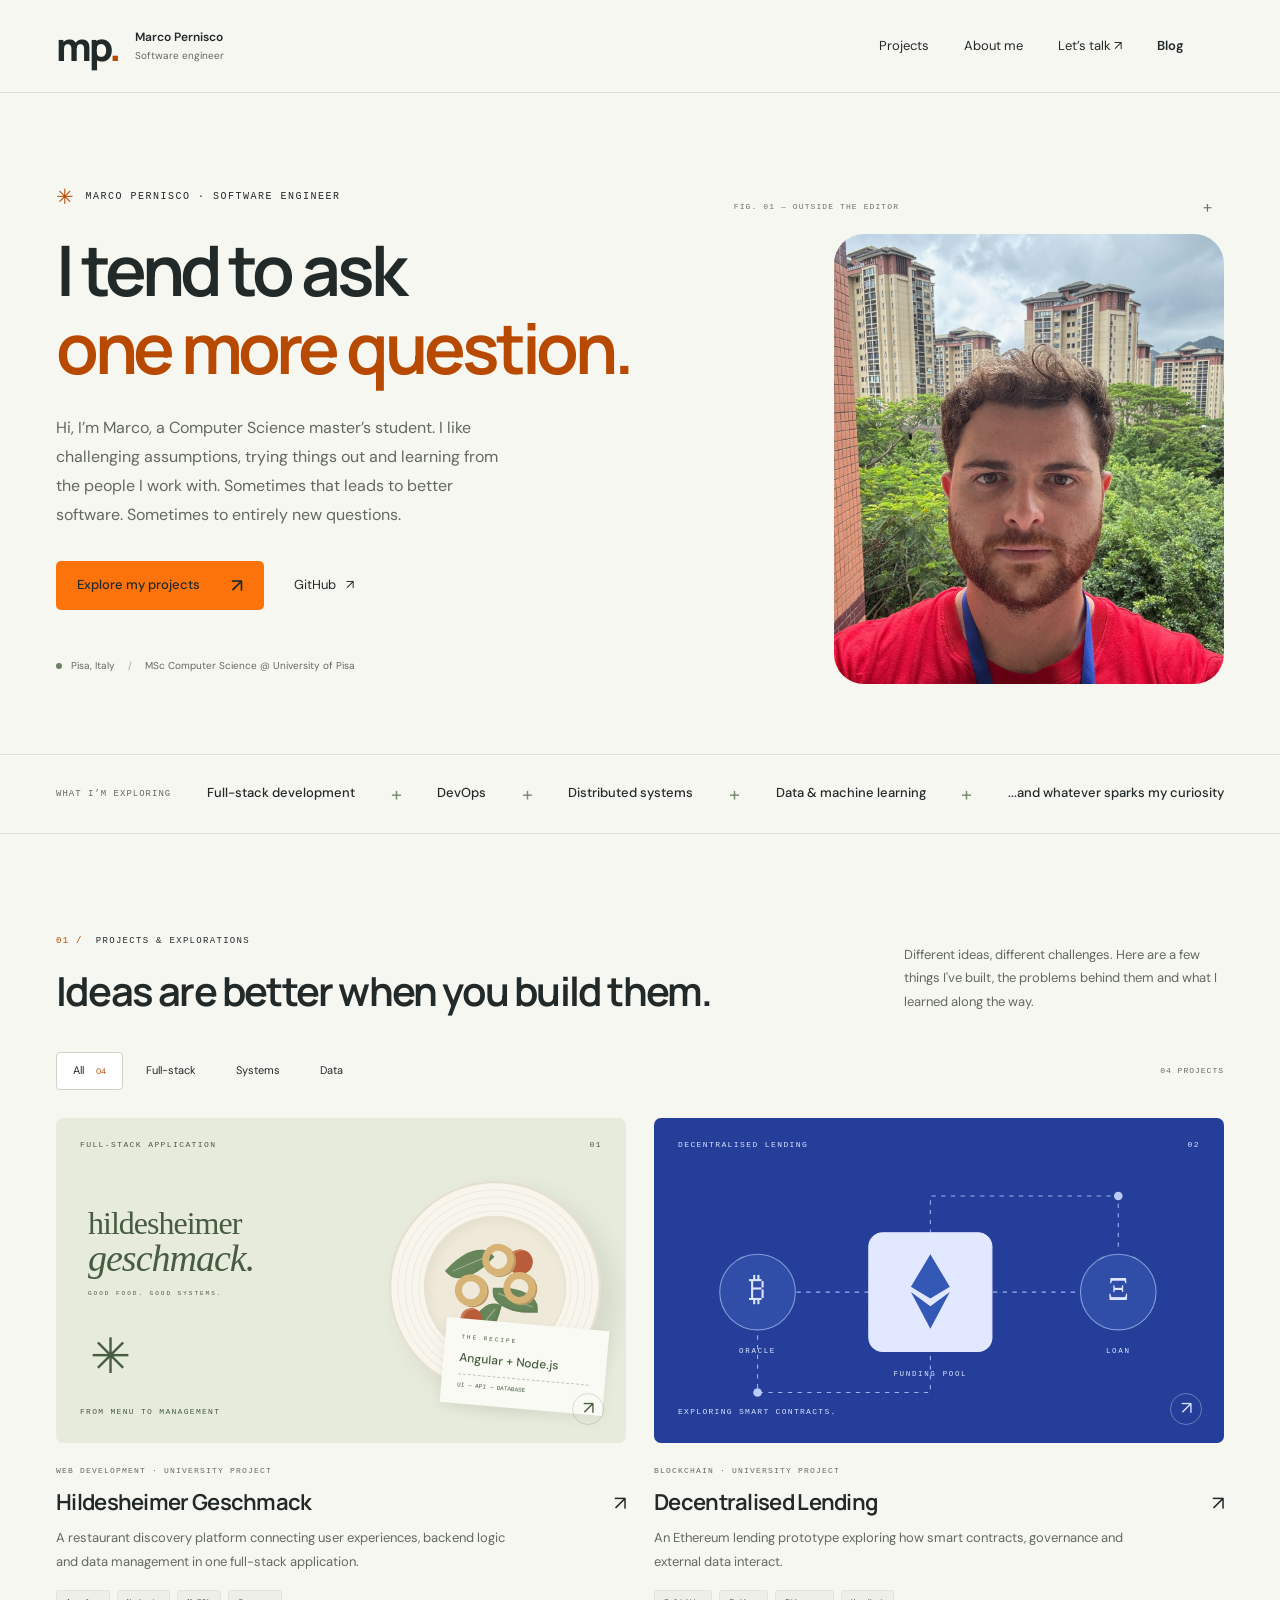
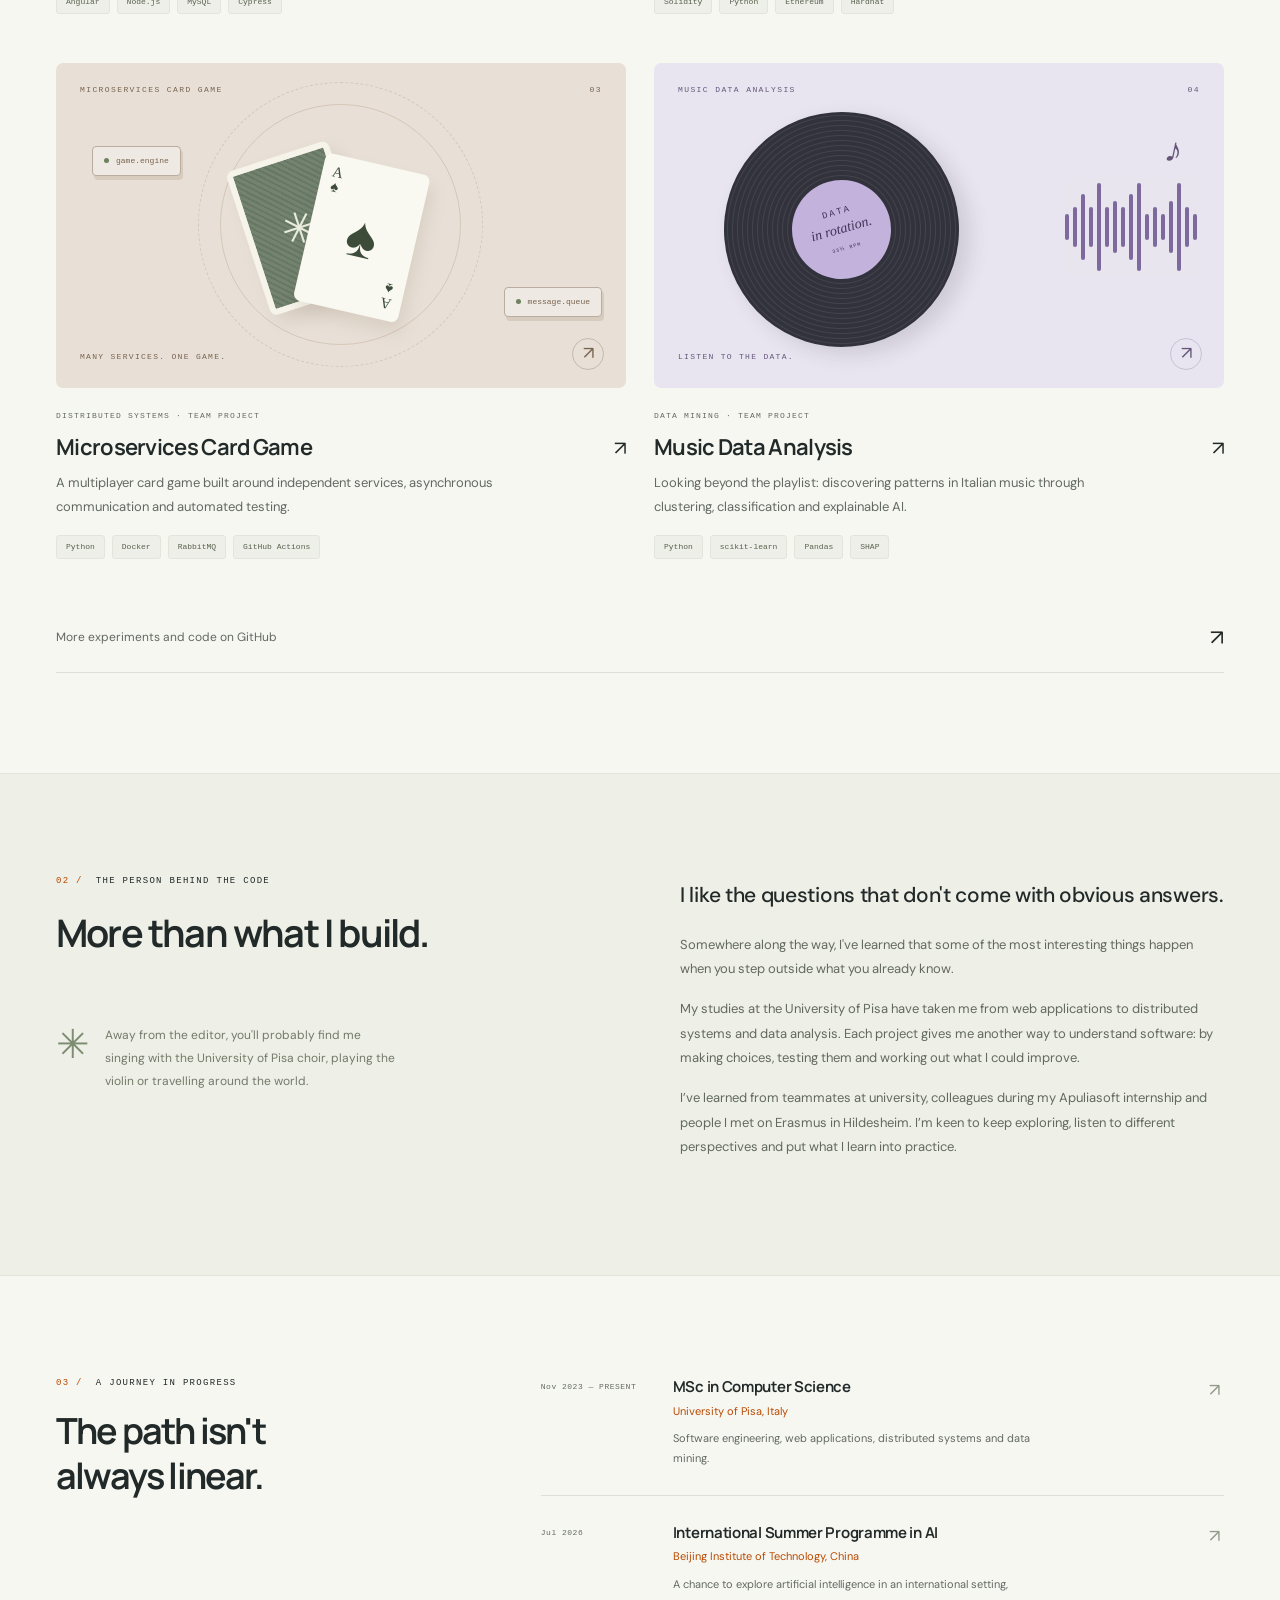
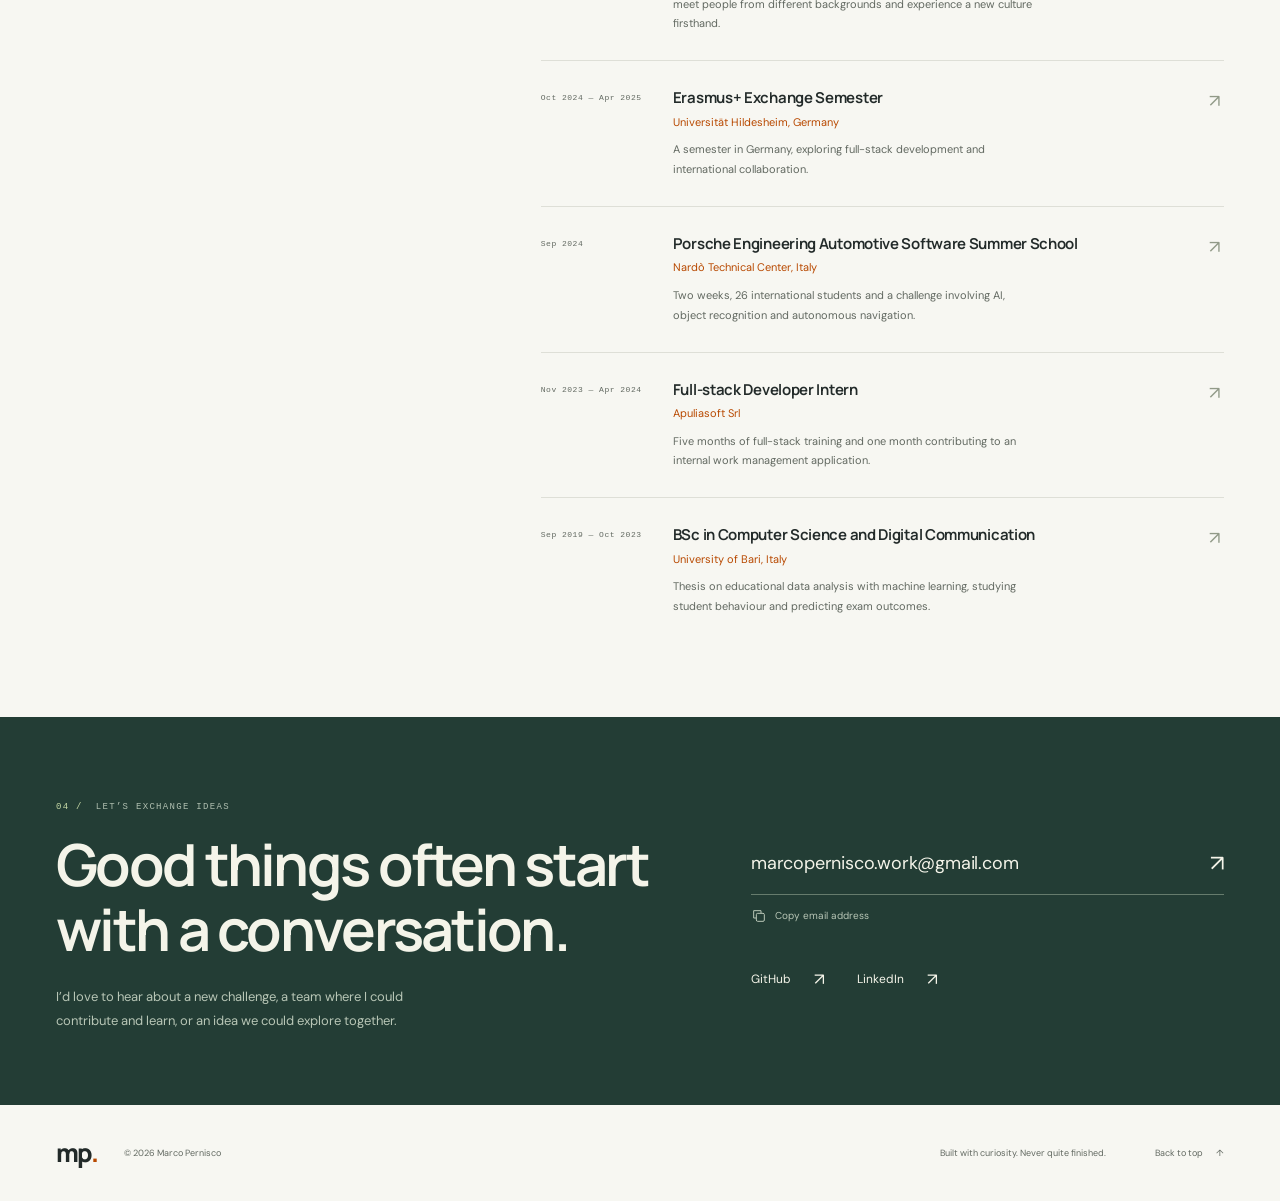
==== commit 0e112c5d: "Revise hero section and project descriptions for clarity and engagement" ====
--- a/index.html
+++ b/index.html
@@ -37,8 +37,8 @@
     <section class="hero container" id="home" aria-labelledby="hero-title">
       <div class="hero-copy">
         <div class="eyebrow"><span class="small-cross" aria-hidden="true">✳</span><span>MARCO PERNISCO · SOFTWARE ENGINEER</span></div>
-        <h1 id="hero-title"><span>Curious mind.</span><span class="blue-text">Always learning.</span></h1>
-        <p class="hero-description">Hi, I’m Marco. I’m a Computer Science master’s student who enjoys understanding how things work. I learn by building, exploring new ideas and exchanging perspectives with the people around me.</p>
+        <h1 id="hero-title"><span>I tend to ask</span><span class="blue-text">one more question.</span></h1>
+        <p class="hero-description">Hi, I’m Marco, a Computer Science master’s student. I like challenging assumptions, trying things out and learning from the people I work with. Sometimes that leads to better software. Sometimes to entirely new questions.</p>
         <div class="hero-actions"><a class="button button-primary" href="#projects"><span>Explore my projects</span><span aria-hidden="true">↗</span></a><a class="text-link" href="https://github.com/Marcop-00" target="_blank" rel="noopener noreferrer">GitHub <span aria-hidden="true">↗</span></a></div>
         <div class="hero-location"><span class="location-dot" aria-hidden="true"></span><span>Pisa, Italy</span><span class="location-separator">/</span><span>MSc Computer Science @ University of Pisa</span></div>
       </div>
@@ -49,9 +49,9 @@
         </div>
       </div>
     </section>
-    <div class="focus-strip"><div class="container"><span class="mono strip-label">WHAT I’M EXPLORING</span><span>Full-stack development</span><span class="strip-cross" aria-hidden="true">+</span><span>DevOps</span><span class="strip-cross" aria-hidden="true">+</span><span>Distributed systems</span><span class="strip-cross" aria-hidden="true">+</span><span>Data & machine learning</span></div></div>
+    <div class="focus-strip"><div class="container"><span class="mono strip-label">WHAT I’M EXPLORING</span><span>Full-stack development</span><span class="strip-cross" aria-hidden="true">+</span><span>DevOps</span><span class="strip-cross" aria-hidden="true">+</span><span>Distributed systems</span><span class="strip-cross" aria-hidden="true">+</span><span>Data &amp; machine learning</span><span class="strip-cross" aria-hidden="true">+</span><span>...and whatever sparks my curiosity</span></div></div>
     <section class="projects-section container section" id="projects" aria-labelledby="projects-title">
-      <div class="section-heading"><div><p class="section-kicker"><span>01 /</span><span>PROJECTS &amp; EXPLORATIONS</span></p><h2 id="projects-title">Exploring through code.</h2></div><p class="section-intro">A few projects that helped me explore new tools, connect ideas and turn questions into working software.</p></div>
+      <div class="section-heading"><div><p class="section-kicker"><span>01 /</span><span>PROJECTS &amp; EXPLORATIONS</span></p><h2 id="projects-title">Ideas are better when you build them.</h2></div><p class="section-intro">Different ideas, different challenges. Here are a few things I've built, the problems behind them and what I learned along the way.</p></div>
       <div class="projects-toolbar"><div class="project-filters" role="group" aria-label="Filter projects"><button class="filter is-active" type="button" data-filter="all" aria-pressed="true"><span>All</span><span class="filter-count">04</span></button><button class="filter" type="button" data-filter="fullstack" aria-pressed="false">Full-stack</button><button class="filter" type="button" data-filter="systems" aria-pressed="false">Systems</button><button class="filter" type="button" data-filter="data" aria-pressed="false">Data</button></div><span class="mono project-count" aria-live="polite">04 <span>PROJECTS</span></span></div>
       <div class="project-grid">
         <article class="project-card" data-category="fullstack">
@@ -60,7 +60,7 @@
             <span class="restaurant-art" aria-hidden="true"><span class="restaurant-wordmark">hildesheimer<span>geschmack.</span><small>GOOD FOOD. GOOD SYSTEMS.</small></span><span class="plate"><span class="plate-center"><i class="leaf leaf-one"></i><i class="leaf leaf-two"></i><i class="leaf leaf-three"></i><i class="tomato tomato-one"></i><i class="tomato tomato-two"></i><i class="pasta pasta-one"></i><i class="pasta pasta-two"></i><i class="pasta pasta-three"></i></span></span><span class="restaurant-star">✳</span><span class="restaurant-ticket"><span>THE RECIPE</span><b>Angular + Node.js</b><i></i><small>UI → API → DATABASE</small></span></span>
             <span class="visual-bottomline mono">FROM MENU TO MANAGEMENT</span><span class="visual-arrow" aria-hidden="true">↗</span>
           </button>
-          <div class="project-info"><p class="project-type">WEB DEVELOPMENT · UNIVERSITY PROJECT</p><h3><button type="button" data-project="restaurant">Hildesheimer Geschmack <span aria-hidden="true">↗</span></button></h3><p>Building a restaurant application to explore how interfaces, APIs and databases work together.</p><div class="tags"><span>Angular</span><span>Node.js</span><span>MySQL</span><span>Cypress</span></div></div>
+          <div class="project-info"><p class="project-type">WEB DEVELOPMENT · UNIVERSITY PROJECT</p><h3><button type="button" data-project="restaurant">Hildesheimer Geschmack <span aria-hidden="true">↗</span></button></h3><p>A restaurant discovery platform connecting user experiences, backend logic and data management in one full-stack application.</p><div class="tags"><span>Angular</span><span>Node.js</span><span>MySQL</span><span>Cypress</span></div></div>
         </article>
         <article class="project-card" data-category="systems">
           <button class="project-visual lending-visual" type="button" data-project="lending" aria-label="Explore Decentralised Lending">
@@ -68,7 +68,7 @@
             <span class="lending-art" aria-hidden="true"><svg viewBox="0 0 500 230"><path d="M82 114H186M300 114H416M242 60V25H416V76M242 164V207H82V149"/><circle cx="82" cy="114" r="35"/><circle cx="416" cy="114" r="35"/><rect x="185" y="59" width="114" height="110" rx="13"/><text x="82" y="121" class="coin-symbol">₿</text><text x="416" y="121" class="loan-symbol">Ξ</text><path class="diamond" d="M242 79L260 109L242 120L224 109ZM224 114L242 127L260 114L242 148Z"/><circle class="node" cx="416" cy="25" r="4"/><circle class="node" cx="82" cy="207" r="4"/><text x="82" y="170" class="diagram-label">ORACLE</text><text x="242" y="192" class="diagram-label">FUNDING POOL</text><text x="416" y="170" class="diagram-label">LOAN</text></svg></span>
             <span class="visual-bottomline mono">EXPLORING SMART CONTRACTS.</span><span class="visual-arrow" aria-hidden="true">↗</span>
           </button>
-          <div class="project-info"><p class="project-type">BLOCKCHAIN · UNIVERSITY PROJECT</p><h3><button type="button" data-project="lending">Decentralised Lending <span aria-hidden="true">↗</span></button></h3><p>Exploring smart contracts, voting and upgradeability through an ETH lending system with a Python oracle.</p><div class="tags"><span>Solidity</span><span>Python</span><span>Ethereum</span><span>Hardhat</span></div></div>
+          <div class="project-info"><p class="project-type">BLOCKCHAIN · UNIVERSITY PROJECT</p><h3><button type="button" data-project="lending">Decentralised Lending <span aria-hidden="true">↗</span></button></h3><p>An Ethereum lending prototype exploring how smart contracts, governance and external data interact.</p><div class="tags"><span>Solidity</span><span>Python</span><span>Ethereum</span><span>Hardhat</span></div></div>
         </article>
         <article class="project-card" data-category="systems">
           <button class="project-visual game-visual" type="button" data-project="game" aria-label="Explore Microservices Card Game">
@@ -76,7 +76,7 @@
             <span class="game-art" aria-hidden="true"><span class="game-ring"></span><span class="playing-card card-back"><span>✳</span></span><span class="playing-card card-front"><span class="card-corner">A<br>♠</span><span class="card-suit">♠</span><span class="card-corner corner-bottom">A<br>♠</span></span><span class="service-chip chip-engine"><span></span>game.engine</span><span class="service-chip chip-queue"><span></span>message.queue</span></span>
             <span class="visual-bottomline mono">MANY SERVICES. ONE GAME.</span><span class="visual-arrow" aria-hidden="true">↗</span>
           </button>
-          <div class="project-info"><p class="project-type">DISTRIBUTED SYSTEMS · TEAM PROJECT</p><h3><button type="button" data-project="game">Microservices Card Game <span aria-hidden="true">↗</span></button></h3><p>Learning how services work together through a team-built card game. My focus: game engine, integration support, tests and CI.</p><div class="tags"><span>Python</span><span>Docker</span><span>RabbitMQ</span><span>GitHub Actions</span></div></div>
+          <div class="project-info"><p class="project-type">DISTRIBUTED SYSTEMS · TEAM PROJECT</p><h3><button type="button" data-project="game">Microservices Card Game <span aria-hidden="true">↗</span></button></h3><p>A multiplayer card game built around independent services, asynchronous communication and automated testing.</p><div class="tags"><span>Python</span><span>Docker</span><span>RabbitMQ</span><span>GitHub Actions</span></div></div>
         </article>
         <article class="project-card" data-category="data">
           <button class="project-visual music-visual" type="button" data-project="music" aria-label="Explore Music Data Analysis">
@@ -84,24 +84,26 @@
             <span class="music-art" aria-hidden="true"><span class="record"><span class="record-label">DATA<br><em>in rotation.</em><span>33⅓ RPM</span></span></span><span class="waveform"><i></i><i></i><i></i><i></i><i></i><i></i><i></i><i></i><i></i><i></i><i></i><i></i><i></i><i></i><i></i><i></i><i></i></span><span class="music-note">♪</span></span>
             <span class="visual-bottomline mono">LISTEN TO THE DATA.</span><span class="visual-arrow" aria-hidden="true">↗</span>
           </button>
-          <div class="project-info"><p class="project-type">DATA MINING · TEAM PROJECT</p><h3><button type="button" data-project="music">Music Data Analysis <span aria-hidden="true">↗</span></button></h3><p>Exploring the patterns in music data, from preprocessing to classification and model interpretation.</p><div class="tags"><span>Python</span><span>scikit-learn</span><span>Pandas</span><span>SHAP</span></div></div>
+          <div class="project-info"><p class="project-type">DATA MINING · TEAM PROJECT</p><h3><button type="button" data-project="music">Music Data Analysis <span aria-hidden="true">↗</span></button></h3><p>Looking beyond the playlist: discovering patterns in Italian music through clustering, classification and explainable AI.</p><div class="tags"><span>Python</span><span>scikit-learn</span><span>Pandas</span><span>SHAP</span></div></div>
         </article>
       </div>
       <a class="all-code-link" href="https://github.com/Marcop-00" target="_blank" rel="noopener noreferrer"><span>More experiments and code on GitHub</span><span aria-hidden="true">↗</span></a>
     </section>
     <section class="about-section section" id="about" aria-labelledby="about-title"><div class="container about-grid">
-      <div class="about-heading"><p class="section-kicker"><span>02 /</span><span>THE PERSON BEHIND THE CODE</span></p><h2 id="about-title"><span>Learning by doing.</span><br><span class="muted-text">And from others.</span></h2><div class="personal-note"><span class="note-asterisk" aria-hidden="true">✳</span><p>Away from the editor? I sing in the University of Pisa choir and play the violin.</p></div></div>
-      <div class="about-content"><p class="about-lead">I enjoy the moment when something unfamiliar starts to make sense.</p><p>My studies at the University of Pisa have taken me from web applications to distributed systems and data analysis. Each project gives me another way to understand software: by making choices, testing them and working out what I could improve.</p><p>I’ve learned from teammates at university, colleagues during my Apuliasoft internship and people I met on Erasmus in Hildesheim. I’m keen to keep exploring, listen to different perspectives and put what I learn into practice.</p></div>
+      <div class="about-heading"><p class="section-kicker"><span>02 /</span><span>THE PERSON BEHIND THE CODE</span></p><h2 id="about-title"><span>More than what I build.</span></h2><div class="personal-note"><span class="note-asterisk" aria-hidden="true">✳</span><p>Away from the editor, you'll probably find me singing with the University of Pisa choir, playing the violin or travelling around the world.</p></div></div>
+      <div class="about-content"><p class="about-lead">I like the questions that don't come with obvious answers.</p><p>Somewhere along the way, I've learned that some of the most interesting things happen when you step outside what you already know.</p><p>My studies at the University of Pisa have taken me from web applications to distributed systems and data analysis. Each project gives me another way to understand software: by making choices, testing them and working out what I could improve.</p><p>I’ve learned from teammates at university, colleagues during my Apuliasoft internship and people I met on Erasmus in Hildesheim. I’m keen to keep exploring, listen to different perspectives and put what I learn into practice.</p></div>
     </div></section>
-    <section class="journey-section container section" aria-labelledby="journey-title"><div class="journey-layout"><div><p class="section-kicker"><span>03 /</span><span>A JOURNEY IN PROGRESS</span></p><h2 id="journey-title">A few steps so far.</h2></div><div class="timeline">
-      <article class="timeline-item"><span class="timeline-date mono">2023 — PRESENT</span><div><h3>MSc in Computer Science</h3><p class="timeline-place">University of Pisa</p><p>Software engineering, web applications, distributed systems and data mining.</p></div><span class="timeline-symbol" aria-hidden="true">↗</span></article>
-      <article class="timeline-item"><span class="timeline-date mono">2024 — 2025</span><div><h3>Erasmus+</h3><p class="timeline-place">Universität Hildesheim</p><p>A semester in Germany, exploring full-stack development and international collaboration.</p></div><span class="timeline-symbol" aria-hidden="true">↗</span></article>
-      <article class="timeline-item"><span class="timeline-date mono">2023 — 2024</span><div><h3>Full-stack Developer Intern</h3><p class="timeline-place">Apuliasoft</p><p>Five months of full-stack training and one month contributing to an internal work management application.</p></div><span class="timeline-symbol" aria-hidden="true">↗</span></article>
-      <article class="timeline-item"><span class="timeline-date mono">2019 — 2023</span><div><h3>BSc in Computer Science and Digital Communication</h3><p class="timeline-place">University of Bari</p><p>Thesis on educational data analysis with machine learning, studying student behaviour and predicting exam outcomes.</p></div><span class="timeline-symbol" aria-hidden="true">↗</span></article>
+    <section class="journey-section container section" aria-labelledby="journey-title"><div class="journey-layout"><div><p class="section-kicker"><span>03 /</span><span>A JOURNEY IN PROGRESS</span></p><h2 id="journey-title">The path isn't always linear.</h2></div><div class="timeline">
+      <article class="timeline-item"><span class="timeline-date mono">Nov 2023 — PRESENT</span><div><h3>MSc in Computer Science</h3><p class="timeline-place">University of Pisa, Italy</p><p>Software engineering, web applications, distributed systems and data mining.</p></div><span class="timeline-symbol" aria-hidden="true">↗</span></article>
+      <article class="timeline-item"><span class="timeline-date mono">Jul 2026</span><div><h3>International Summer Programme in AI</h3><p class="timeline-place">Beijing Institute of Technology, China</p><p>A chance to explore artificial intelligence in an international setting, meet people from different backgrounds and experience a new culture firsthand.</p></div><span class="timeline-symbol" aria-hidden="true">↗</span></article>
+      <article class="timeline-item"><span class="timeline-date mono">Oct 2024 — Apr 2025</span><div><h3>Erasmus+ Exchange Semester</h3><p class="timeline-place">Universität Hildesheim, Germany</p><p>A semester in Germany, exploring full-stack development and international collaboration.</p></div><span class="timeline-symbol" aria-hidden="true">↗</span></article>
+      <article class="timeline-item"><span class="timeline-date mono">Sep 2024</span><div><h3>Porsche Engineering Automotive Software Summer School</h3><p class="timeline-place">Nardò Technical Center, Italy</p><p>Two weeks, 26 international students and a challenge involving AI, object recognition and autonomous navigation.</p></div><span class="timeline-symbol" aria-hidden="true">↗</span></article>
+      <article class="timeline-item"><span class="timeline-date mono">Nov 2023 — Apr 2024</span><div><h3>Full-stack Developer Intern</h3><p class="timeline-place">Apuliasoft Srl</p><p>Five months of full-stack training and one month contributing to an internal work management application.</p></div><span class="timeline-symbol" aria-hidden="true">↗</span></article>
+      <article class="timeline-item"><span class="timeline-date mono">Sep 2019 — Oct 2023</span><div><h3>BSc in Computer Science and Digital Communication</h3><p class="timeline-place">University of Bari, Italy</p><p>Thesis on educational data analysis with machine learning, studying student behaviour and predicting exam outcomes.</p></div><span class="timeline-symbol" aria-hidden="true">↗</span></article>
     </div></div></section>
-    <section class="contact-section" id="contact" aria-labelledby="contact-title"><div class="container contact-inner"><div><p class="section-kicker"><span>04 /</span><span>LET’S EXCHANGE IDEAS</span></p><h2 id="contact-title"><span>Have an idea?</span><br><span>Let’s talk.</span><span class="contact-spark" aria-hidden="true">✳</span></h2><p>I’d love to hear about a new challenge, a team where I could contribute and learn, or an idea we could explore together.</p></div><div class="contact-actions"><a class="email-link" href="mailto:marcopernisco.work@gmail.com">marcopernisco.work@gmail.com <span aria-hidden="true">↗</span></a><button class="copy-email" type="button"><svg width="16" height="16" viewBox="0 0 24 24" fill="none" stroke="currentColor" stroke-width="1.5" aria-hidden="true"><rect x="8" y="8" width="12" height="12" rx="2"/><path d="M15 8V4H4v11h4"/></svg><span>Copy email address</span></button><div class="social-links"><a href="https://github.com/Marcop-00" target="_blank" rel="noopener noreferrer">GitHub <span aria-hidden="true">↗</span></a><a href="https://www.linkedin.com/in/marcopernisco/" target="_blank" rel="noopener noreferrer">LinkedIn <span aria-hidden="true">↗</span></a></div><p class="copy-status" role="status" aria-live="polite"></p></div></div></section>
+    <section class="contact-section" id="contact" aria-labelledby="contact-title"><div class="container contact-inner"><div><p class="section-kicker"><span>04 /</span><span>LET’S EXCHANGE IDEAS</span></p><h2 id="contact-title">Good things often start with a conversation.</span></h2><p>I’d love to hear about a new challenge, a team where I could contribute and learn, or an idea we could explore together.</p></div><div class="contact-actions"><a class="email-link" href="mailto:marcopernisco.work@gmail.com">marcopernisco.work@gmail.com <span aria-hidden="true">↗</span></a><button class="copy-email" type="button"><svg width="16" height="16" viewBox="0 0 24 24" fill="none" stroke="currentColor" stroke-width="1.5" aria-hidden="true"><rect x="8" y="8" width="12" height="12" rx="2"/><path d="M15 8V4H4v11h4"/></svg><span>Copy email address</span></button><div class="social-links"><a href="https://github.com/Marcop-00" target="_blank" rel="noopener noreferrer">GitHub <span aria-hidden="true">↗</span></a><a href="https://www.linkedin.com/in/marcopernisco/" target="_blank" rel="noopener noreferrer">LinkedIn <span aria-hidden="true">↗</span></a></div><p class="copy-status" role="status" aria-live="polite"></p></div></div></section>
   </main>
-  <footer class="site-footer container"><a href="#home" class="footer-brand">mp<span>.</span></a><p>© <span id="current-year">2026</span> Marco Pernisco</p><p class="footer-note">Made with care. Always a work in progress.</p><a href="#home" class="back-top"><span>Back to top</span> ↑</a></footer>
+  <footer class="site-footer container"><a href="#home" class="footer-brand">mp<span>.</span></a><p>© <span id="current-year">2026</span> Marco Pernisco</p><p class="footer-note">Built with curiosity. Never quite finished.</p><a href="#home" class="back-top"><span>Back to top</span> ↑</a></footer>
   <dialog class="project-dialog" aria-labelledby="dialog-title"><div class="dialog-inner"><button class="dialog-close" type="button" aria-label="Close project details">×</button><p class="section-kicker" id="dialog-category"></p><h2 id="dialog-title"></h2><p id="dialog-summary" class="dialog-summary"></p><div class="dialog-detail"><h3>THE PROJECT</h3><p id="dialog-context"></p></div><div class="dialog-detail"><h3>MY CONTRIBUTION</h3><p id="dialog-contribution"></p></div><div class="tags" id="dialog-tags"></div><a id="dialog-source" class="button button-primary" target="_blank" rel="noopener noreferrer"><span>Explore the code</span><span aria-hidden="true">↗</span></a></div></dialog>
 </body>
 </html>
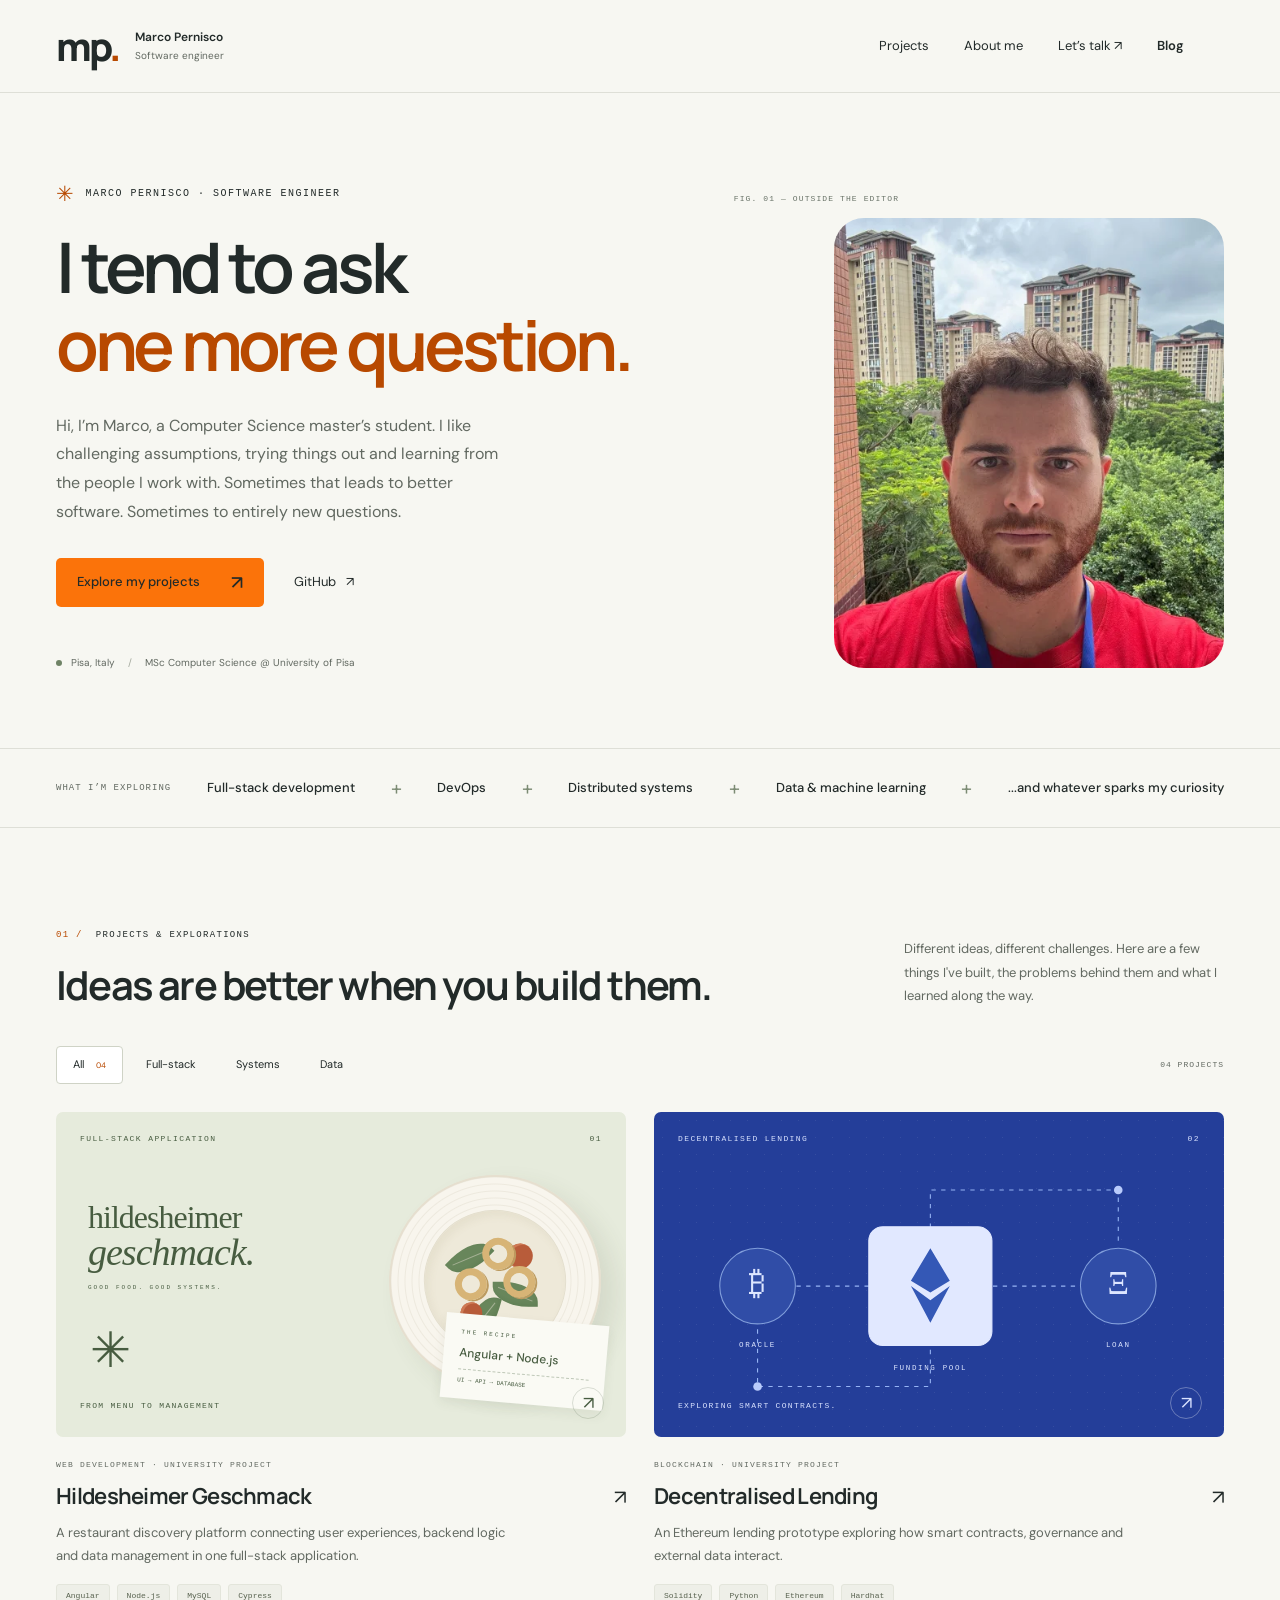
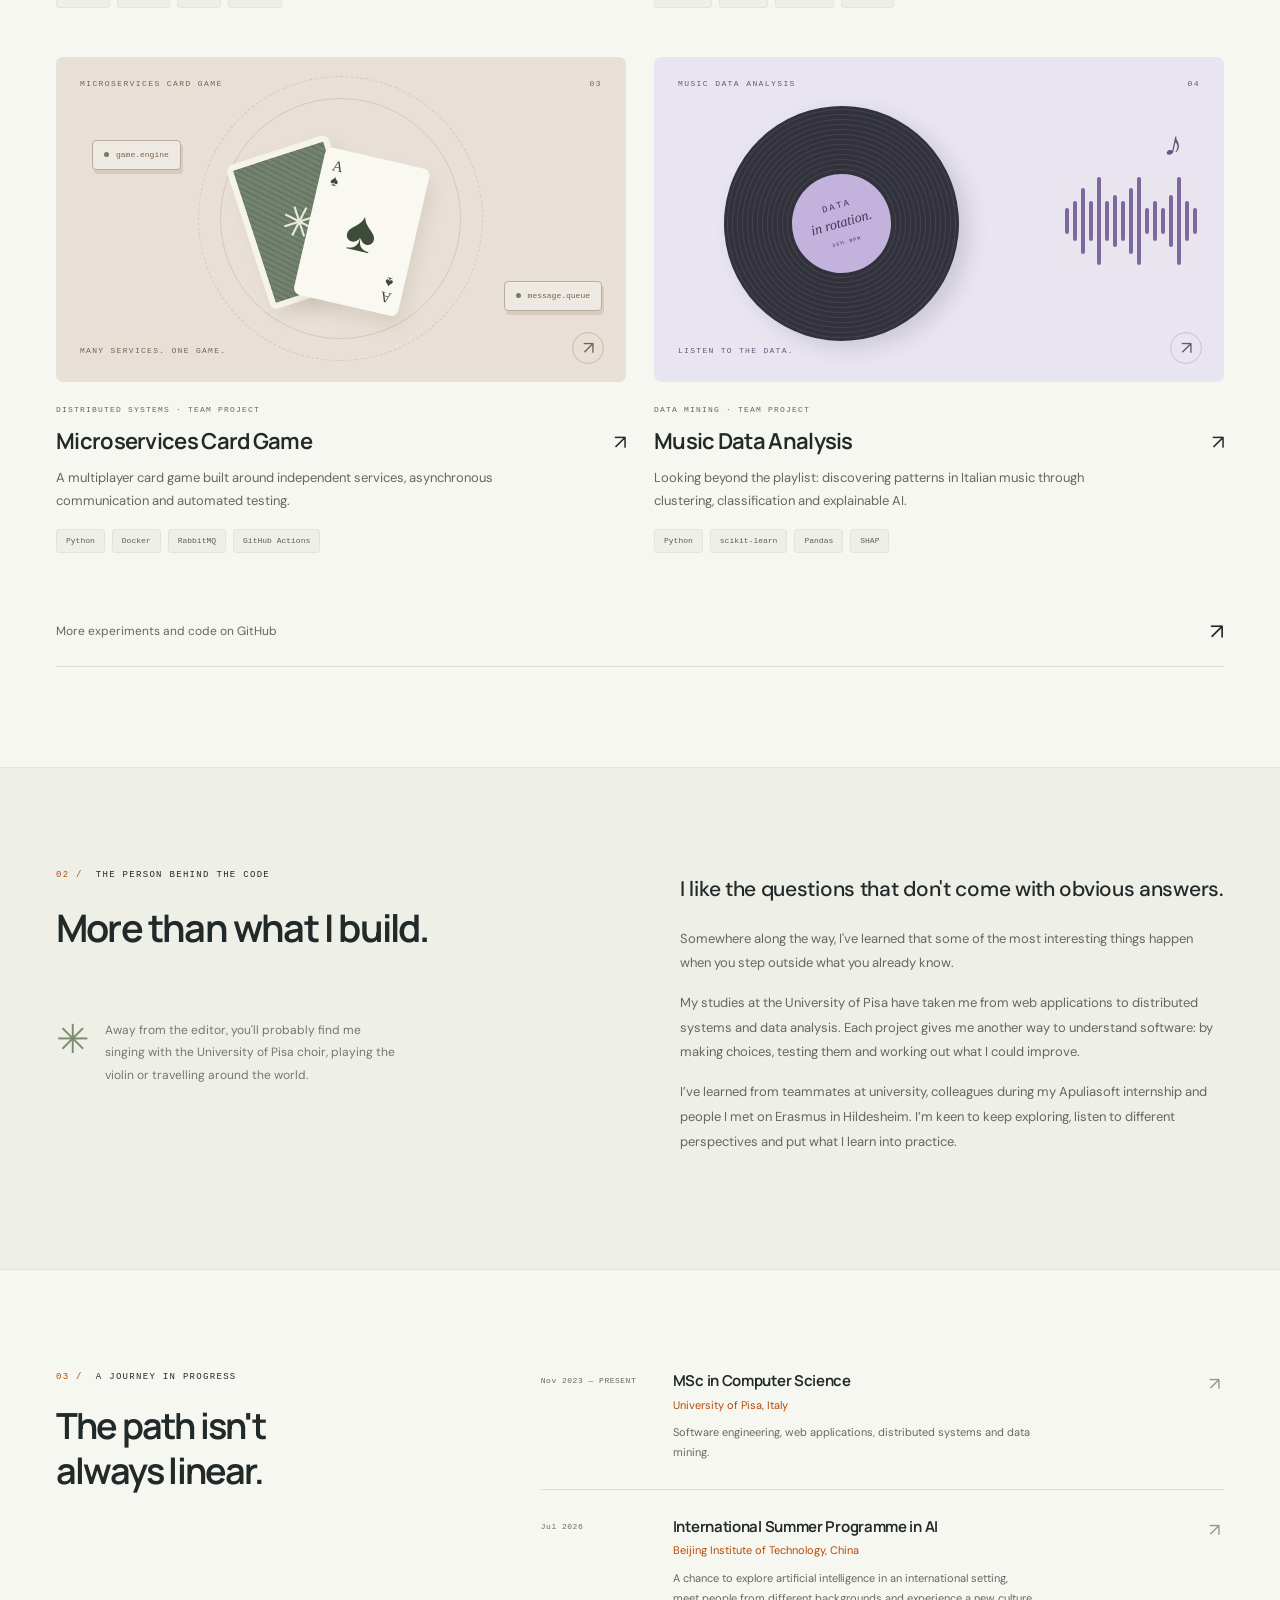
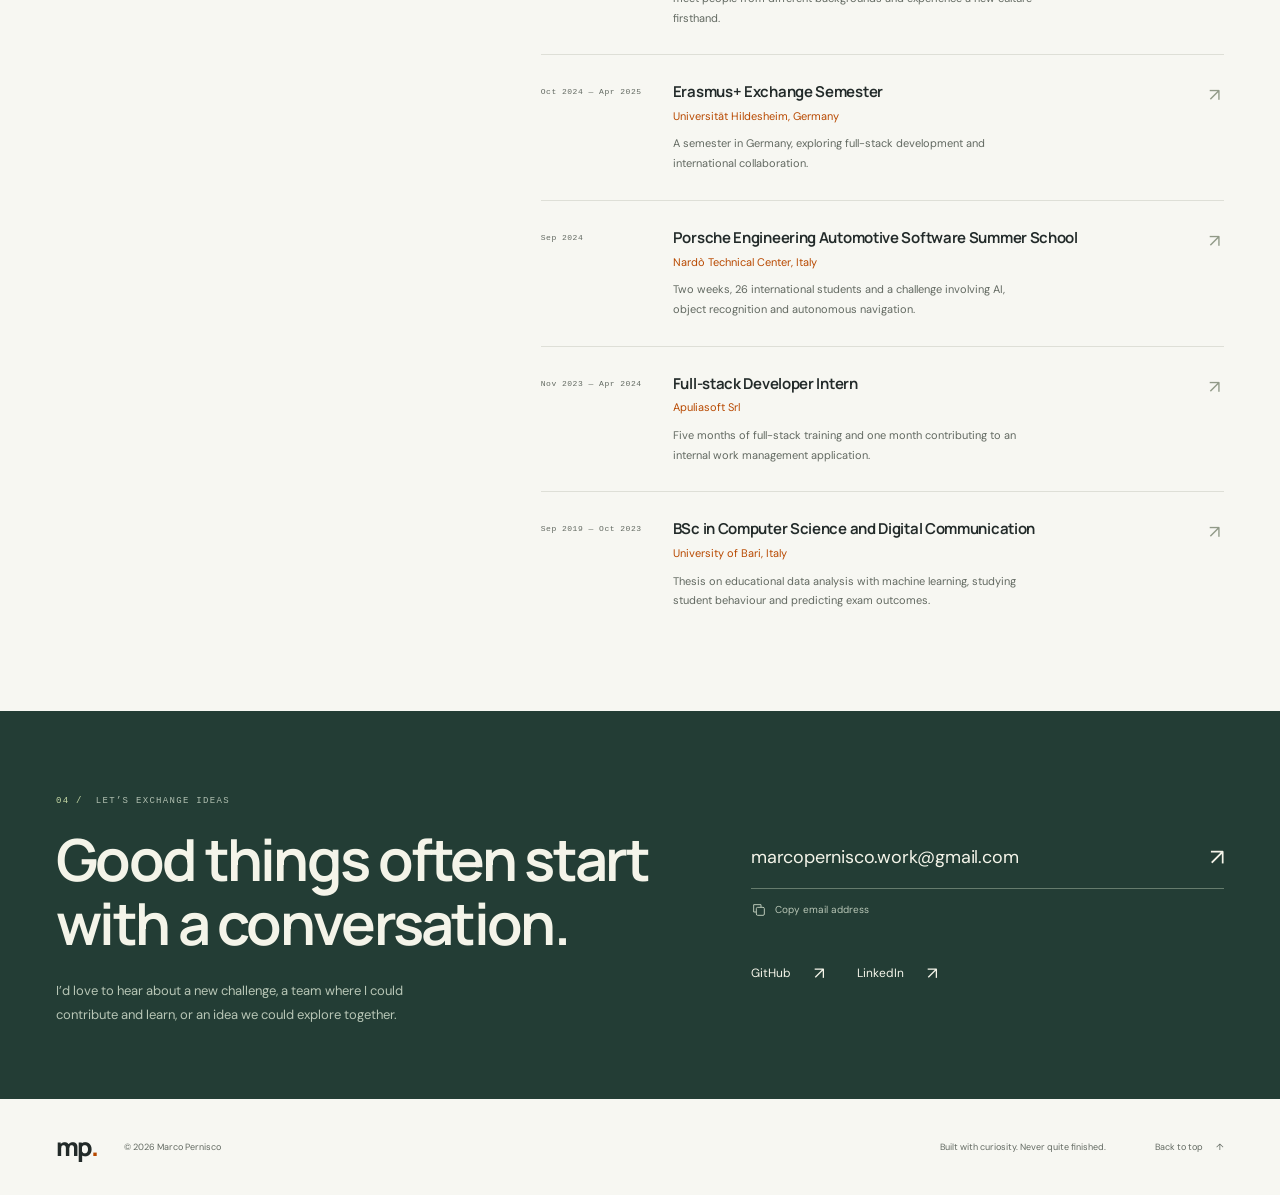
==== commit 26bde87e: "Refactor code structure for improved readability and maintainability" ====
--- a/index.html
+++ b/index.html
@@ -4,12 +4,21 @@
   <meta charset="utf-8">
   <meta name="viewport" content="width=device-width, initial-scale=1">
   <meta name="theme-color" content="#f7f7f2">
+  <meta name="google-site-verification" content="oSBKRZNJfv5PBGhvlJ_uPoG9TiWR5mY82nUakodEQJE">
   <meta name="description" content="Marco Pernisco, software engineer and Computer Science master’s student in Pisa. Exploring new ideas, learning by building and growing through collaboration.">
   <meta property="og:title" content="Marco Pernisco — Software Engineer">
   <meta property="og:description" content="Curious mind. Always learning. Explore the projects, questions and experiences shaping my journey in software engineering.">
   <meta property="og:type" content="website">
   <meta property="og:locale" content="en_GB">
+  <meta property="og:site_name" content="Marco Pernisco">
+  <meta property="og:url" content="https://marcop-00.github.io/">
+  <meta property="og:image" content="https://marcop-00.github.io/assets/og-marco-pernisco.jpg">
+  <meta property="og:image:type" content="image/jpeg">
+  <meta property="og:image:width" content="1200">
+  <meta property="og:image:height" content="630">
+  <meta property="og:image:alt" content="Marco Pernisco — Software engineer. Curious mind. Always learning. Portrait of Marco outdoors.">
   <title>Marco Pernisco — Software Engineer</title>
+  <link rel="canonical" href="https://marcop-00.github.io/">
   <link rel="icon" href="assets/favicon.png" type="image/png">
   <link rel="stylesheet" href="style.css">
   <script src="script.js" defer></script>
@@ -43,9 +52,12 @@
         <div class="hero-location"><span class="location-dot" aria-hidden="true"></span><span>Pisa, Italy</span><span class="location-separator">/</span><span>MSc Computer Science @ University of Pisa</span></div>
       </div>
       <div class="system-art" aria-label="A portrait of Marco Pernisco outdoors">
-        <div class="art-header"><span class="mono">FIG. 01 — <span>OUTSIDE THE EDITOR</span></span><span class="art-cross" aria-hidden="true">+</span></div>
+        <div class="art-header"><span class="mono">FIG. 01 — <span>OUTSIDE THE EDITOR</span></span></div>
         <div class="system-scene">
-          <img class="system-photo" src="IMG_0082.jpeg" width="2316" height="3088" fetchpriority="high" alt="Marco Pernisco outdoors">
+          <picture>
+            <source type="image/webp" srcset="assets/marco-portrait-480.webp 480w, assets/marco-portrait-768.webp 768w, assets/marco-portrait-1200.webp 1200w" sizes="(max-width: 390px) calc(100vw - 40px), (max-width: 700px) min(390px, calc(100vw - 56px)), (max-width: 900px) calc(45vw - 32px), 390px">
+            <img class="system-photo" src="assets/marco-portrait.jpg" width="1200" height="1600" fetchpriority="high" decoding="async" alt="Marco Pernisco outdoors">
+          </picture>
         </div>
       </div>
     </section>
@@ -101,7 +113,7 @@
       <article class="timeline-item"><span class="timeline-date mono">Nov 2023 — Apr 2024</span><div><h3>Full-stack Developer Intern</h3><p class="timeline-place">Apuliasoft Srl</p><p>Five months of full-stack training and one month contributing to an internal work management application.</p></div><span class="timeline-symbol" aria-hidden="true">↗</span></article>
       <article class="timeline-item"><span class="timeline-date mono">Sep 2019 — Oct 2023</span><div><h3>BSc in Computer Science and Digital Communication</h3><p class="timeline-place">University of Bari, Italy</p><p>Thesis on educational data analysis with machine learning, studying student behaviour and predicting exam outcomes.</p></div><span class="timeline-symbol" aria-hidden="true">↗</span></article>
     </div></div></section>
-    <section class="contact-section" id="contact" aria-labelledby="contact-title"><div class="container contact-inner"><div><p class="section-kicker"><span>04 /</span><span>LET’S EXCHANGE IDEAS</span></p><h2 id="contact-title">Good things often start with a conversation.</span></h2><p>I’d love to hear about a new challenge, a team where I could contribute and learn, or an idea we could explore together.</p></div><div class="contact-actions"><a class="email-link" href="mailto:marcopernisco.work@gmail.com">marcopernisco.work@gmail.com <span aria-hidden="true">↗</span></a><button class="copy-email" type="button"><svg width="16" height="16" viewBox="0 0 24 24" fill="none" stroke="currentColor" stroke-width="1.5" aria-hidden="true"><rect x="8" y="8" width="12" height="12" rx="2"/><path d="M15 8V4H4v11h4"/></svg><span>Copy email address</span></button><div class="social-links"><a href="https://github.com/Marcop-00" target="_blank" rel="noopener noreferrer">GitHub <span aria-hidden="true">↗</span></a><a href="https://www.linkedin.com/in/marcopernisco/" target="_blank" rel="noopener noreferrer">LinkedIn <span aria-hidden="true">↗</span></a></div><p class="copy-status" role="status" aria-live="polite"></p></div></div></section>
+    <section class="contact-section" id="contact" aria-labelledby="contact-title"><div class="container contact-inner"><div><p class="section-kicker"><span>04 /</span><span>LET’S EXCHANGE IDEAS</span></p><h2 id="contact-title">Good things often start with a conversation.</h2><p>I’d love to hear about a new challenge, a team where I could contribute and learn, or an idea we could explore together.</p></div><div class="contact-actions"><a class="email-link" href="mailto:marcopernisco.work@gmail.com">marcopernisco.work@gmail.com <span aria-hidden="true">↗</span></a><button class="copy-email" type="button"><svg width="16" height="16" viewBox="0 0 24 24" fill="none" stroke="currentColor" stroke-width="1.5" aria-hidden="true"><rect x="8" y="8" width="12" height="12" rx="2"/><path d="M15 8V4H4v11h4"/></svg><span>Copy email address</span></button><div class="social-links"><a href="https://github.com/Marcop-00" target="_blank" rel="noopener noreferrer">GitHub <span aria-hidden="true">↗</span></a><a href="https://www.linkedin.com/in/marcopernisco/" target="_blank" rel="noopener noreferrer">LinkedIn <span aria-hidden="true">↗</span></a></div><p class="copy-status" role="status" aria-live="polite"></p></div></div></section>
   </main>
   <footer class="site-footer container"><a href="#home" class="footer-brand">mp<span>.</span></a><p>© <span id="current-year">2026</span> Marco Pernisco</p><p class="footer-note">Built with curiosity. Never quite finished.</p><a href="#home" class="back-top"><span>Back to top</span> ↑</a></footer>
   <dialog class="project-dialog" aria-labelledby="dialog-title"><div class="dialog-inner"><button class="dialog-close" type="button" aria-label="Close project details">×</button><p class="section-kicker" id="dialog-category"></p><h2 id="dialog-title"></h2><p id="dialog-summary" class="dialog-summary"></p><div class="dialog-detail"><h3>THE PROJECT</h3><p id="dialog-context"></p></div><div class="dialog-detail"><h3>MY CONTRIBUTION</h3><p id="dialog-contribution"></p></div><div class="tags" id="dialog-tags"></div><a id="dialog-source" class="button button-primary" target="_blank" rel="noopener noreferrer"><span>Explore the code</span><span aria-hidden="true">↗</span></a></div></dialog>
--- a/style.css
+++ b/style.css
@@ -382,6 +382,10 @@
   isolation:isolate;
 }
 
+.system-scene picture {
+  display:block;
+}
+
 .system-photo {
   display:block;
   width:min(100%,390px);
@@ -747,9 +751,8 @@
 
 .blog-grid {
   display:grid;
-  grid-template-columns:repeat(3,1fr);
+  grid-template-columns:repeat(3,minmax(0,1fr));
   gap:28px;
-  margin-top:42px;
 }
 
 .blog-page-header {
@@ -761,39 +764,48 @@
   padding-bottom:65px;
 }
 
-.blog-page-header .section-kicker {
-  grid-column:1 / -1;
-  margin-bottom:-22px;
-}
-
 .blog-page-header h1 {
   font-size:clamp(48px,6vw,82px);
 }
 
+.blog-page-header h1>span {
+  white-space:normal;
+}
+
 .blog-page-header .section-intro {
+  max-width:38ch;
+  font-size:15px;
   padding-bottom:8px;
 }
 
 .blog-page-content {
   padding-bottom:100px;
-}
-
-.blog-page-content .blog-grid {
-  margin-top:0;
 }
 
 .blog-card {
   min-width:0;
   border:1px solid var(--line);
   border-radius:7px;
+  background:#fbfbf6;
+  transition:border-color .2s,box-shadow .2s;
+}
+
+.blog-card:focus-within,.blog-card:hover {
+  border-color:#c9c9bb;
+  box-shadow:0 6px 22px #26332813;
+}
+
+.blog-card-link {
+  display:flex;
+  flex-direction:column;
+  height:100%;
+  border-radius:inherit;
+}
+
+.blog-image {
+  aspect-ratio:16 / 10;
   overflow:hidden;
-  background:#fbfbf6;
-}
-
-.blog-image {
-  display:block;
-  height:250px;
-  overflow:hidden;
+  border-radius:6px 6px 0 0;
   background:#e8ebe1;
 }
 
@@ -802,76 +814,350 @@
   width:100%;
   height:100%;
   object-fit:cover;
-  object-position:center 42%;
   transition:transform .35s;
 }
 
-.blog-image:hover img {
+.blog-card-link:hover img {
   transform:scale(1.03);
 }
 
 .blog-card-content {
+  display:flex;
+  flex:1;
+  flex-direction:column;
+  gap:12px;
   padding:22px 22px 25px;
 }
 
 .blog-meta {
+  display:flex;
+  flex-wrap:wrap;
+  align-items:baseline;
+  gap:4px 14px;
+  color:var(--muted);
+  font-size:10px;
+  letter-spacing:.25px;
+}
+
+.blog-meta span:first-child {
   color:var(--orange-text);
-  font-size:8px;
-  letter-spacing:1.2px;
-}
-
-.blog-meta span {
-  color:var(--muted);
-}
-
-.blog-card h3 {
-  margin-top:12px;
-  font-size:21px;
+}
+
+.blog-card h2 {
+  font-size:clamp(20px,2.1vw,27px);
   line-height:1.35;
   letter-spacing:-.5px;
-}
-
-.blog-card h3 a:hover {
+  overflow-wrap:anywhere;
+}
+
+.blog-card-description {
+  color:var(--muted);
+  font-size:14px;
+  line-height:1.75;
+  overflow-wrap:anywhere;
+}
+
+.blog-card-cta {
+  margin-top:auto;
+  padding-top:8px;
   color:var(--orange-text);
-}
-
-.blog-card-content>p:last-child {
-  margin-top:12px;
+  font-size:13px;
+  font-weight:600;
+}
+
+.blog-empty {
+  padding:clamp(36px,6vw,76px) 0;
+  border-block:1px solid var(--line);
+  color:var(--muted);
+}
+
+.blog-article {
+  padding-block:clamp(26px,5vw,68px) clamp(58px,8vw,108px);
+  overflow-wrap:anywhere;
+}
+
+.article-column {
+  max-width:720px;
+  margin-inline:auto;
+}
+
+.article-back {
+  margin-bottom:clamp(16px,3vw,32px);
+  color:var(--orange-text);
+}
+
+.article-header h1 {
+  margin-top:14px;
+  font-size:clamp(36px,5.8vw,72px);
+  letter-spacing:-.05em;
+  line-height:1.12;
+}
+
+.article-description {
+  margin-top:20px;
+  color:var(--muted);
+  font-size:clamp(16px,2vw,20px);
+  line-height:1.6;
+}
+
+.article-photo {
+  margin:0;
+  text-align:center;
+}
+
+.article-cover {
+  max-width:720px;
+  margin:clamp(28px,5vw,54px) auto 0;
+}
+
+.article-photo-link {
+  display:inline-block;
+  max-width:100%;
+  position:relative;
+  vertical-align:top;
+  border-radius:7px;
+}
+
+.article-photo-link img {
+  display:block;
+  max-width:100%;
+  height:auto;
+  border-radius:inherit;
+}
+
+.article-cover img {
+  max-height:min(56vh,540px);
+  width:auto;
+}
+
+.article-photo-zoom {
+  position:absolute;
+  right:10px;
+  bottom:10px;
+  display:grid;
+  place-items:center;
+  width:38px;
+  height:38px;
+  border-radius:50%;
+  background:var(--paper);
+  color:var(--ink);
+  font-size:24px;
+  line-height:1;
+  transition:background .2s;
+}
+
+.article-photo-link:hover .article-photo-zoom {
+  background:#ffe0c7;
+}
+
+.article-photo figcaption,.photo-viewer-caption {
+  margin-top:8px;
   color:var(--muted);
   font-size:13px;
-  line-height:1.75;
-}
-
-.blog-placeholder {
-  grid-column:1 / -1;
-  min-height:260px;
+}
+
+.article-body {
+  padding-block:clamp(28px,5vw,55px);
+  font-size:clamp(16px,1.6vw,18px);
+  line-height:1.8;
+}
+
+.article-body p+p {
+  margin-top:1.2em;
+}
+
+.article-section {
+  margin-top:2.5em;
+}
+
+.article-section h2 {
+  margin-bottom:.8em;
+  font-size:clamp(24px,3vw,32px);
+  letter-spacing:-.04em;
+  line-height:1.25;
+}
+
+.article-inline-photos {
   display:grid;
-  place-items:center;
-  padding:30px;
-  background:transparent;
-  border-style:dashed;
-}
-
-.blog-placeholder>div {
+  grid-template-columns:repeat(auto-fit,minmax(min(100%,240px),1fr));
+  gap:clamp(16px,3vw,24px);
+  margin-top:1.8em;
+}
+
+.article-inline-photos .article-photo:only-child {
   width:100%;
-  max-width:650px;
-}
-
-.blog-placeholder h2 {
-  font-size:clamp(24px,3vw,36px);
+  max-width:520px;
+  margin-inline:auto;
+}
+
+.article-inline-photos .article-photo-link {
+  display:block;
+  aspect-ratio:1;
+  overflow:hidden;
+  border:1px solid var(--line);
+  background:#eeefe8;
+}
+
+.article-inline-photos img {
+  width:100%;
+  height:100%;
+  object-fit:contain;
+}
+
+.article-gallery {
+  max-width:960px;
+  margin:0 auto clamp(32px,6vw,64px);
+}
+
+.article-gallery h2 {
+  margin-bottom:18px;
+  font-size:clamp(24px,3vw,34px);
+  letter-spacing:-.05em;
+}
+
+.article-gallery-grid {
+  display:grid;
+  grid-template-columns:repeat(auto-fill,minmax(min(100%,clamp(120px,24vw,200px)),1fr));
+  gap:clamp(12px,2vw,20px);
+}
+
+.article-gallery-grid .article-photo-link {
+  display:block;
+  aspect-ratio:1;
+  overflow:hidden;
+  border:1px solid var(--line);
+  background:#eeefe8;
+}
+
+.article-gallery-grid img {
+  width:100%;
+  height:100%;
+  object-fit:contain;
+}
+
+.article-gallery-grid .article-photo-zoom {
+  right:8px;
+  bottom:8px;
+  width:28px;
+  height:28px;
+  font-size:20px;
+}
+
+.article-footer {
+  border-top:1px solid var(--line);
+  padding-top:16px;
+}
+
+.article-tags,.article-links {
+  margin:0;
+  padding:0;
+  list-style:none;
+}
+
+.article-tags span {
+  display:block;
+  font-size:10px;
+}
+
+.article-links {
+  display:flex;
+  flex-wrap:wrap;
+  gap:0 24px;
+}
+
+.article-links a {
+  font-size:14px;
+  color:var(--orange-text);
+  text-decoration:underline;
+  text-underline-offset:3px;
+}
+
+.photo-viewer {
+  width:min(1024px,calc(100% - 28px));
+  max-height:calc(100% - 28px);
+  padding:0;
+  border:1px solid var(--line);
+  border-radius:12px;
+  background:var(--paper);
+  color:var(--ink);
+  box-shadow:0 20px 80px #14232c40;
+}
+
+.photo-viewer::backdrop {
+  background:#14232cbb;
+}
+
+.photo-viewer-inner {
+  padding:clamp(14px,3vw,24px);
+}
+
+.photo-viewer-header,.photo-viewer-controls {
+  display:flex;
+  align-items:center;
+  justify-content:space-between;
+  gap:8px;
+}
+
+.photo-viewer-header {
+  margin-bottom:12px;
+}
+
+.photo-viewer-header h2 {
+  font-size:18px;
+  letter-spacing:0;
+}
+
+.photo-viewer button {
+  min-width:44px;
+  min-height:44px;
+  padding:0 8px;
+  border-radius:4px;
+  background:#eeefe8;
+  font-size:13px;
+}
+
+.photo-viewer button:hover {
+  background:#ffe0c7;
+}
+
+.photo-viewer .photo-viewer-close {
+  border-radius:50%;
+  font-size:25px;
+  line-height:1;
+}
+
+.photo-viewer img {
+  display:block;
+  max-width:100%;
+  max-height:60dvh;
+  width:auto;
+  height:auto;
+  margin-inline:auto;
+}
+
+.photo-viewer-caption {
+  text-align:center;
+  overflow-wrap:anywhere;
+}
+
+.photo-viewer-controls {
   margin-top:12px;
 }
 
-.blog-placeholder-mark {
-  display:grid;
-  place-items:center;
-  width:42px;
-  height:42px;
-  margin-bottom:36px;
-  border:1px solid #aeb8a9;
-  border-radius:50%;
-  color:var(--orange-text);
-  font-size:22px;
+.photo-viewer-counter {
+  margin-inline:auto;
+  color:var(--muted);
+  font-size:13px;
+  white-space:nowrap;
+}
+
+.photo-viewer-status {
+  position:absolute;
+  width:1px;
+  height:1px;
+  clip-path:inset(50%);
+  overflow:hidden;
+  white-space:nowrap;
 }
 
 .project-card {
@@ -2109,21 +2395,15 @@
     gap:40px 22px;
   }
   .blog-grid {
-    grid-template-columns:1fr 1fr;
+    grid-template-columns:repeat(2,minmax(0,1fr));
   }
   .blog-page-header {
     grid-template-columns:1fr;
     gap:25px;
     padding-top:75px;
   }
-  .blog-page-header .section-kicker {
-    margin-bottom:0;
-  }
   .blog-page-header .section-intro {
     max-width:380px;
-  }
-  .blog-card:first-child {
-    grid-column:1 / -1;
   }
   .project-visual {
     height:265px;
@@ -2492,7 +2772,6 @@
   .blog-grid {
     grid-template-columns:1fr;
     gap:22px;
-    margin-top:30px;
   }
   .blog-page-header {
     padding-top:58px;
@@ -2505,15 +2784,6 @@
   }
   .blog-page-content {
     padding-bottom:70px;
-  }
-  .blog-card:first-child {
-    grid-column:auto;
-  }
-  .blog-image {
-    height:230px;
-  }
-  .blog-placeholder {
-    min-height:220px;
   }
   .project-visual {
     height:300px;
